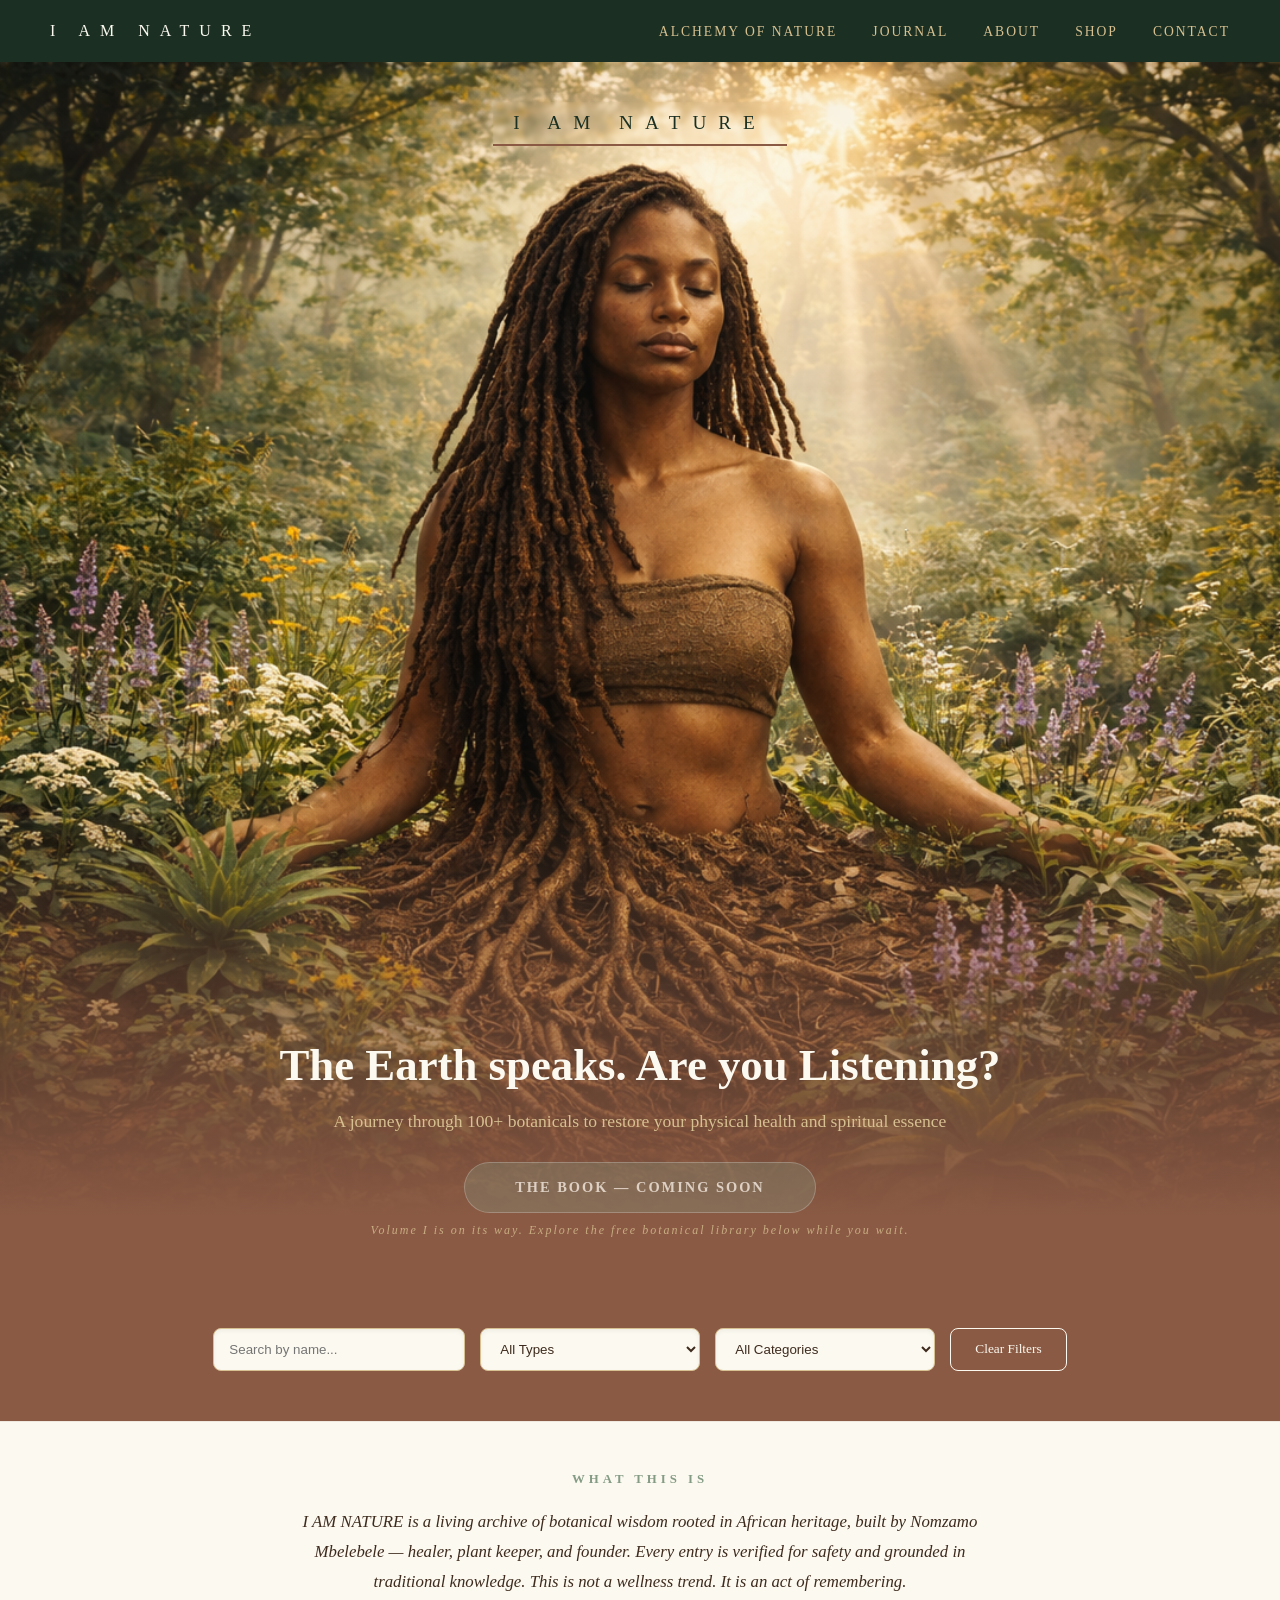
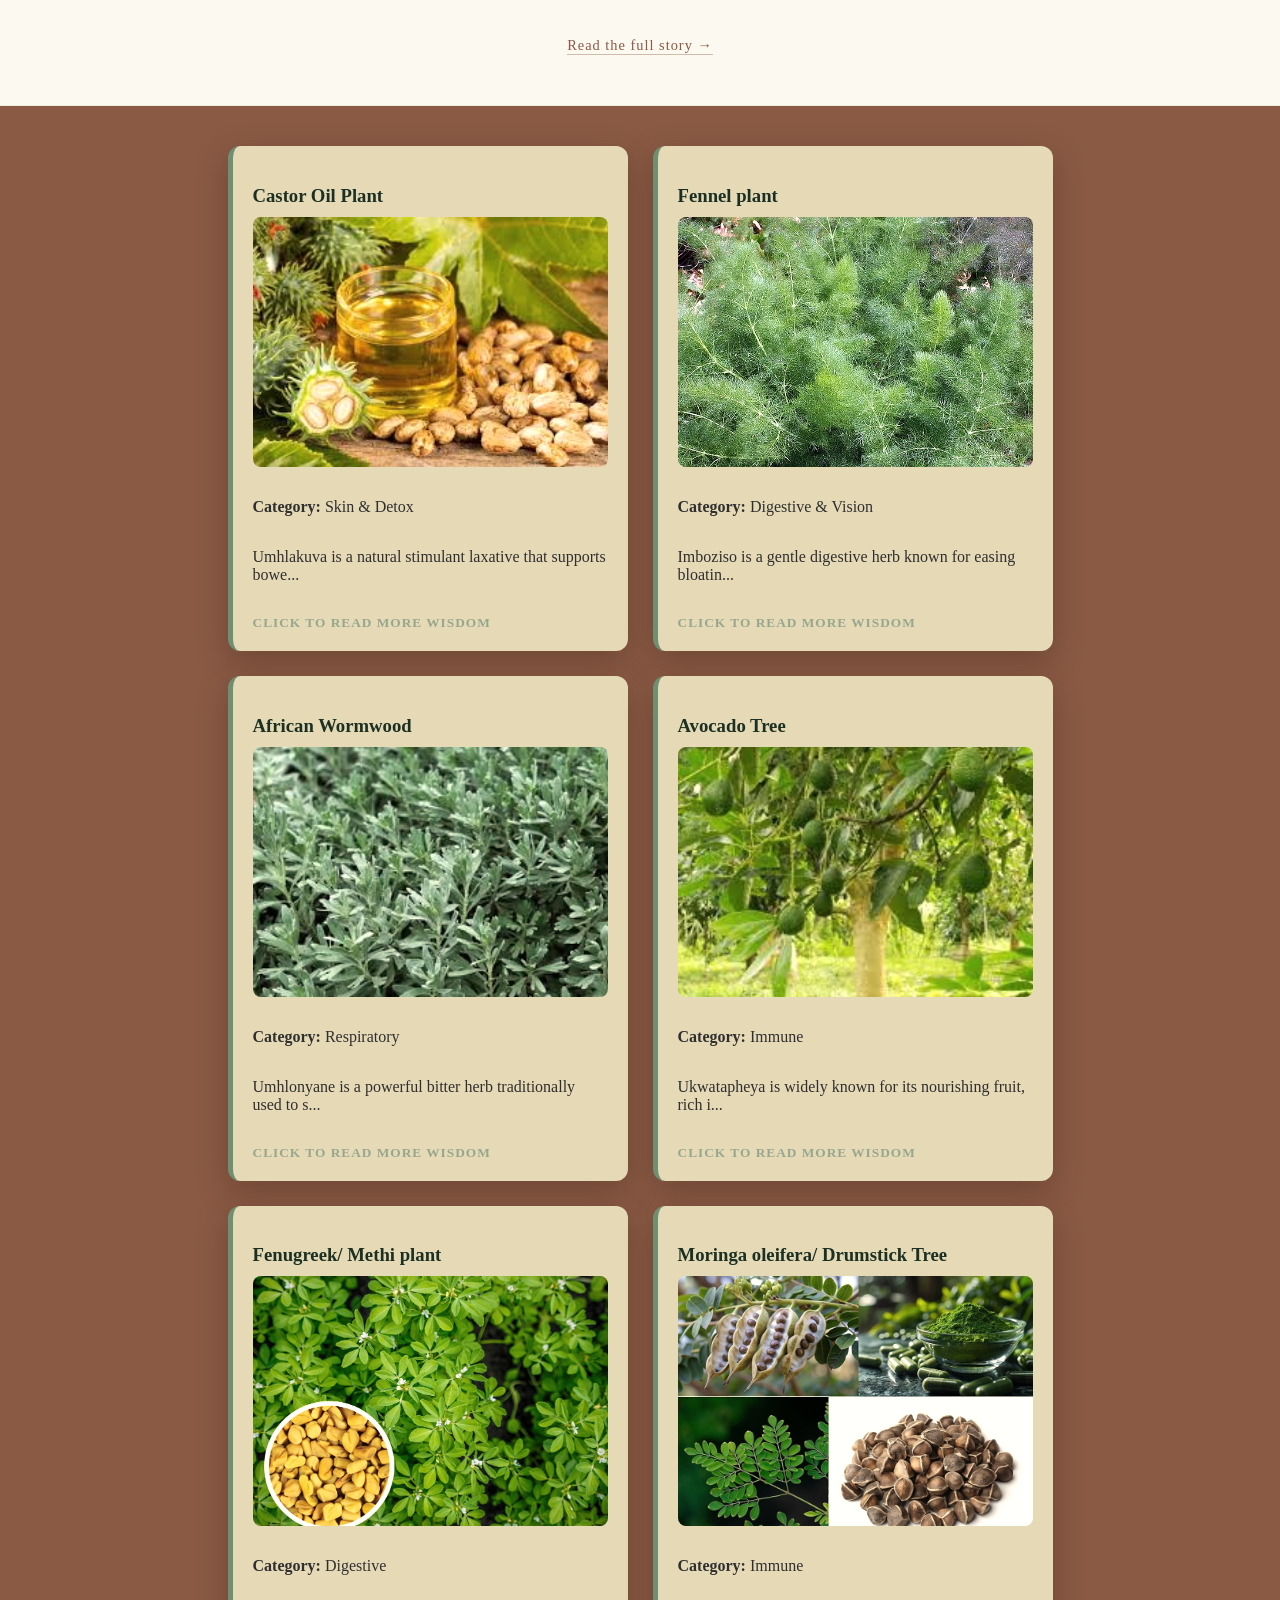
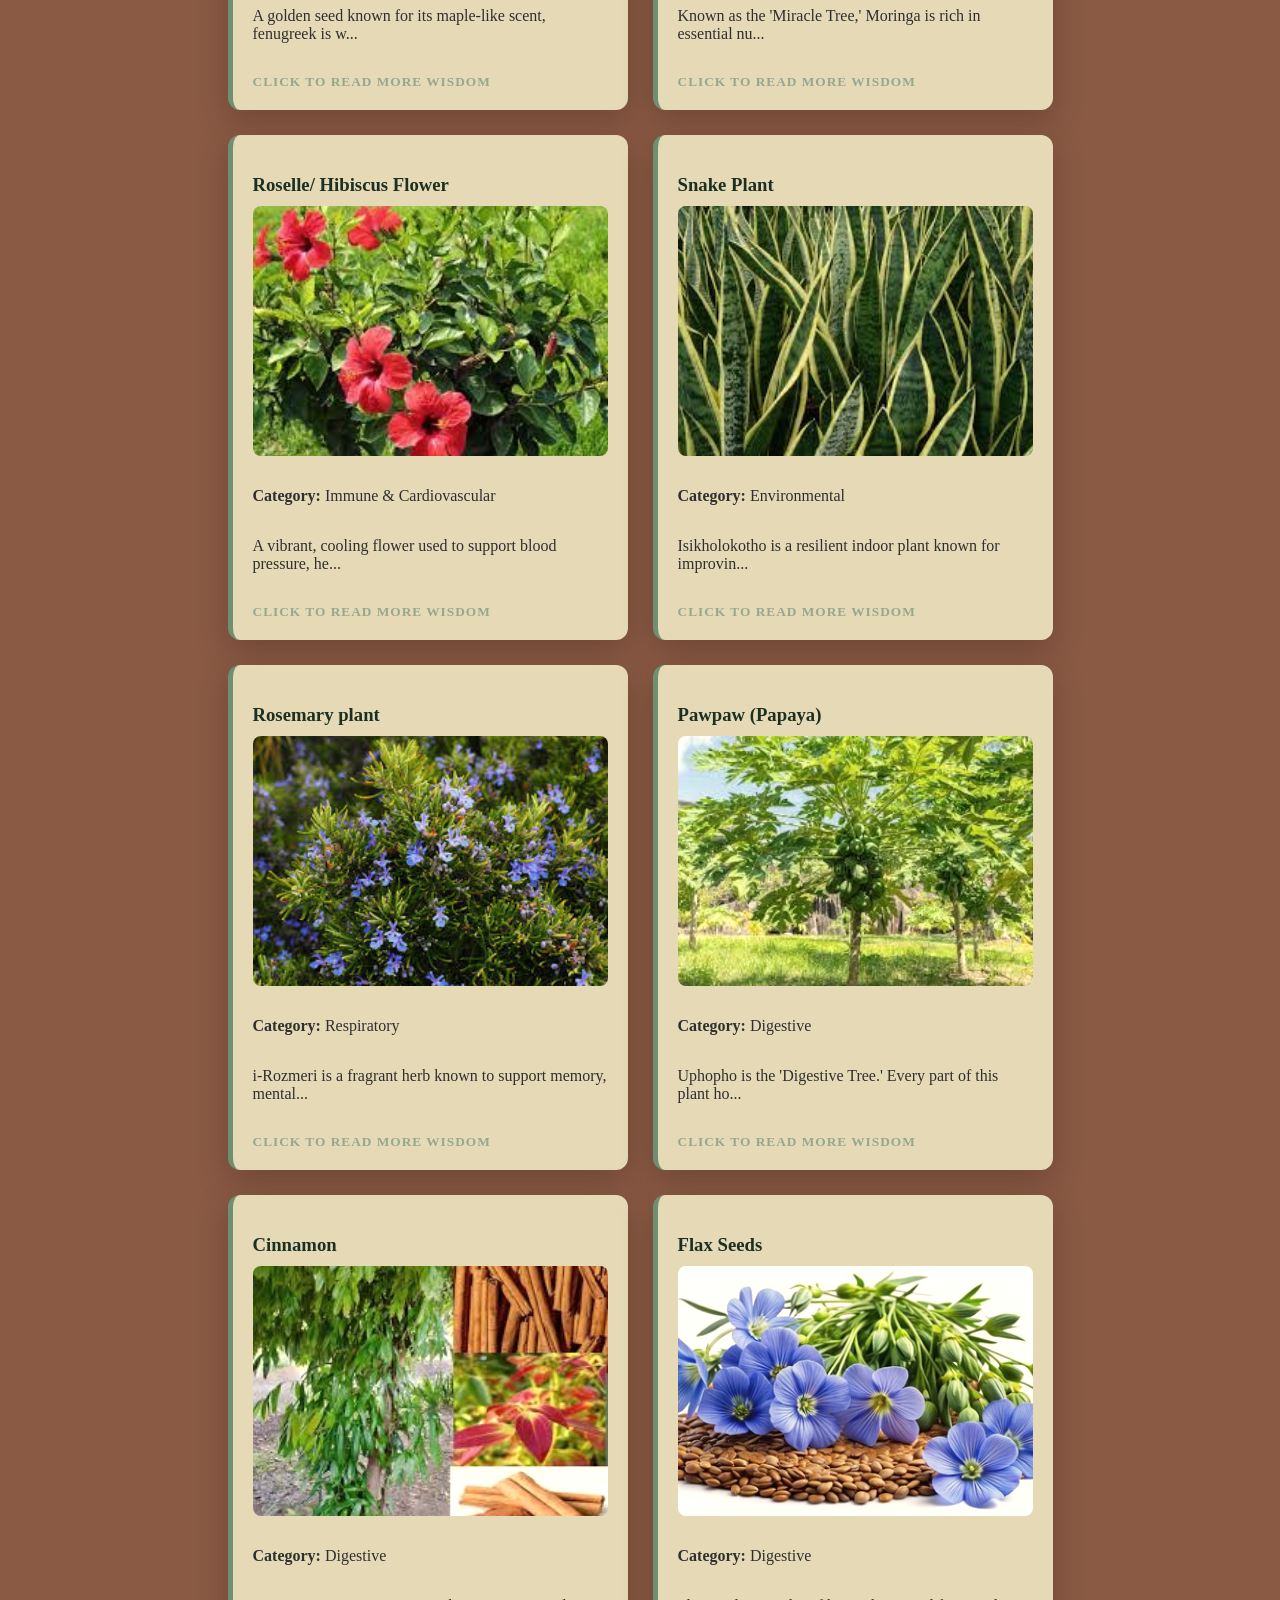
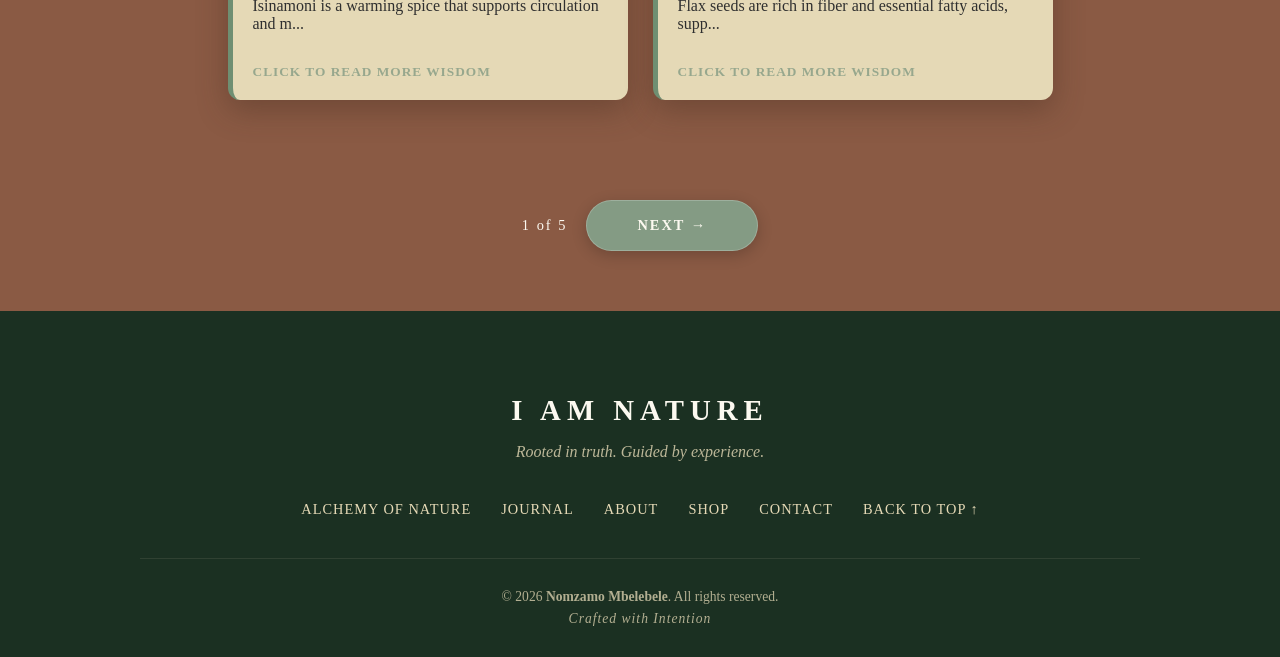
==== index.html @ d9ac4f6a "Updated .html files with links to the shop page" ====
<!doctype html>
<html lang="en">
  <head>
    <meta charset="UTF-8" />
    <title>I AM NATURE</title>
    <meta name="viewport" content="width=device-width, initial-scale=1.0" />
    <link
      rel="icon"
      type="image/png"
      sizes="32x32"
      href="images/favicon-32.png"
    />
    <link
      rel="icon"
      type="image/png"
      sizes="16x16"
      href="images/favicon-16.png"
    />
    <link
      rel="stylesheet"
      href="https://fonts.googleapis.com/css2?family=Cormorant+Garamond..."
      rel="stylesheet"
    />
    <link rel="stylesheet" href="styles.css" />
    <style>
      nav {
        background-color: #1b3022;
        display: flex;
        justify-content: space-between;
        align-items: center;
        padding: 22px 50px;
        position: sticky;
        top: 0;
        z-index: 100;
      }
      .nav-logo {
        font-family: "Cormorant Garamond", Georgia, serif;
        font-size: 1rem;
        font-weight: 400;
        letter-spacing: 10px;
        text-transform: uppercase;
        color: #fcf9f0;
        text-decoration: none;
      }
      .nav-links {
        display: flex;
        gap: 35px;
        list-style: none;
        margin: 0;
        padding: 0;
      }
      .nav-links a {
        color: #d7c091;
        text-decoration: none;
        font-family: "EB Garamond", Georgia, serif;
        font-size: 0.85rem;
        letter-spacing: 2px;
        text-transform: uppercase;
        transition: color 0.3s ease;
      }
      .nav-links a:hover {
        color: #fcf9f0;
      }
      .coming-soon-btn {
        display: inline-block;
        padding: 16px 50px;
        background-color: rgba(132, 155, 132, 0.4);
        color: #fcf9f0;
        text-decoration: none;
        border-radius: 50px;
        font-weight: bold;
        font-size: 0.9rem;
        letter-spacing: 2px;
        text-transform: uppercase;
        border: 1px solid rgba(255, 255, 255, 0.3);
        cursor: default;
        font-family: Georgia, serif;
        opacity: 0.75;
      }
      .coming-soon-sub {
        display: block;
        color: #d7c091;
        font-size: 0.75rem;
        letter-spacing: 2px;
        margin-top: 10px;
        font-style: italic;
        opacity: 0.8;
      }
      @media (max-width: 600px) {
        nav {
          padding: 16px 20px;
        }
        .nav-links {
          gap: 16px;
        }
        .nav-links a {
          font-size: 0.75rem;
        }
      }

      /* ── HAMBURGER NAV ── */
      .hamburger {
        display: none;
        flex-direction: column;
        gap: 5px;
        cursor: pointer;
        background: none;
        border: none;
        padding: 4px;
        z-index: 200;
      }
      .hamburger span {
        display: block;
        width: 24px;
        height: 2px;
        background-color: #d7c091;
        border-radius: 2px;
        transition: all 0.3s ease;
      }
      .hamburger.open span:nth-child(1) {
        transform: translateY(7px) rotate(45deg);
      }
      .hamburger.open span:nth-child(2) {
        opacity: 0;
      }
      .hamburger.open span:nth-child(3) {
        transform: translateY(-7px) rotate(-45deg);
      }
      @media (max-width: 700px) {
        nav {
          padding: 16px 20px !important;
          position: relative;
        }
        .hamburger {
          display: flex;
        }
        .nav-links {
          display: none !important;
          position: absolute;
          top: 100%;
          left: 0;
          right: 0;
          background-color: #1b3022;
          flex-direction: column !important;
          gap: 0 !important;
          padding: 0;
          border-top: 1px solid rgba(215, 192, 145, 0.15);
          z-index: 150;
          box-shadow: 0 8px 24px rgba(0, 0, 0, 0.3);
        }
        .nav-links.open {
          display: flex !important;
        }
        .nav-links li {
          border-bottom: 1px solid rgba(215, 192, 145, 0.08);
        }
        .nav-links a {
          display: block;
          padding: 16px 24px !important;
          font-size: 0.85rem !important;
          letter-spacing: 2px !important;
        }
      }
    </style>
  </head>
  <body>
    <nav>
      <a href="index.html" class="nav-logo">I AM NATURE</a>
      <ul class="nav-links">
        <li><a href="alchemy.html">Alchemy of Nature</a></li>
        <li><a href="journal.html">Journal</a></li>
        <li><a href="about.html">About</a></li>
        <li><a href="shop.html">Shop</a></li>
        <li><a href="contact.html">Contact</a></li>
      </ul>
      <button class="hamburger" aria-label="Menu">
        <span></span><span></span><span></span>
      </button>
    </nav>

    <header class="hero">
      <section class="hero-section">
        <div class="hero-logo">I AM NATURE</div>
        <div class="hero-text-wrapper">
          <h1>The Earth speaks. Are you Listening?</h1>
          <p>
            A journey through 100+ botanicals to restore your physical health
            and spiritual essence
          </p>
          <span class="coming-soon-btn">The Book — Coming Soon</span>
          <span class="coming-soon-sub"
            >Volume I is on its way. Explore the free botanical library below
            while you wait.</span
          >
        </div>
      </section>
    </header>

    <section class="controls">
      <input type="text" id="searchInput" placeholder="Search by name..." />

      <select id="typeFilter">
        <option value="All">All Types</option>
        <option value="Trees">Trees</option>
        <option value="Herbs">Herbs</option>
        <option value="Plants/Flowers">Plants/Flowers</option>
        <option value="Seeds">Seeds</option>
      </select>

      <select id="categoryFilter">
        <option value="All">All Categories</option>
        <option value="Respiratory">Respiratory</option>
        <option value="Digestive">Digestive</option>
        <option value="Immune">Immune</option>
        <option value="Skin">Skin</option>
        <option value="Spiritual">Spiritual</option>
        <option value="Environmental">Environmental</option>
      </select>

      <button id="resetBtn">Clear Filters</button>
    </section>

    <section class="origin-story" id="originStory">
      <div class="story-content">
        <span class="story-label">What this is</span>
        <p>
          I AM NATURE is a living archive of botanical wisdom rooted in African
          heritage, built by Nomzamo Mbelebele — healer, plant keeper, and
          founder. Every entry is verified for safety and grounded in
          traditional knowledge. This is not a wellness trend. It is an act of
          remembering.
        </p>
        <a href="about.html" class="story-read-more">Read the full story →</a>
      </div>
    </section>

    <section id="plants">
      <div id="plantContainer"></div>

      <div id="paginationControls" style="text-align: center; padding: 60px 0">
        <button
          id="prevBtn"
          class="cta-button"
          style="display: none; margin-right: 15px"
        >
          ← Previous
        </button>
        <span
          id="pageIndicator"
          style="
            color: #fcf9f0;
            font-family: Georgia, serif;
            font-size: 0.9rem;
            letter-spacing: 2px;
            vertical-align: middle;
          "
        ></span>
        <button
          id="nextBtn"
          class="cta-button"
          style="display: none; margin-left: 15px"
        >
          Next →
        </button>
      </div>
    </section>

    <div id="plantModal" class="modal">
      <div class="modal-content">
        <span class="close-button">&times;</span>
        <div id="modalDetails"></div>
      </div>
    </div>

    <footer>
      <div class="footer-container">
        <div class="footer-top">
          <h2 class="footer-logo">I AM NATURE</h2>
          <p class="footer-tagline">Rooted in truth. Guided by experience.</p>
        </div>

        <div class="footer-links">
          <a href="alchemy.html">Alchemy of Nature</a>
          <a href="journal.html">Journal</a>
          <a href="about.html">About</a>
          <a href="shop.html">Shop</a>
          <a href="contact.html">Contact</a>
          <a href="#" class="back-to-top">Back to Top ↑</a>
        </div>

        <hr class="footer-divider" />

        <div class="footer-bottom">
          <p>© 2026 <strong>Nomzamo Mbelebele</strong>. All rights reserved.</p>
          <p class="crafted-text">Crafted with Intention</p>
        </div>
      </div>
    </footer>

    <script src="data.js"></script>
    <script src="script.js"></script>

    <script>
      (function () {
        var btn = document.querySelector(".hamburger");
        var menu = document.querySelector(".nav-links");
        if (btn && menu) {
          btn.addEventListener("click", function () {
            btn.classList.toggle("open");
            menu.classList.toggle("open");
          });
          document.addEventListener("click", function (e) {
            if (!btn.contains(e.target) && !menu.contains(e.target)) {
              btn.classList.remove("open");
              menu.classList.remove("open");
            }
          });
        }
      })();
    </script>
  </body>
</html>
---- styles.css ----
:root {
  --ocean-blue: #1f3f4a;
  --sand: #d8ccb8;
  --muted-green: #6f8f72;
  --soft-white: #f6f3ee;
  --clay: #a0785a;
}

body {
  margin: 0;
  font-family: Georgia, serif;
  background: #a0785a 95%;
  color: #2b2b2b;
}

/* HERO LOGO */
.hero-logo {
  position: absolute;
  top: 40px;
  font-family: "Georgia", serif;
  font-size: 1.2rem;
  font-weight: 400;
  color: #1b3022;
  letter-spacing: 12px;
  text-transform: uppercase;
  backdrop-filter: blur(2px);
  padding: 10px 20px;
  text-shadow: 0 0 10px rgba(255, 255, 255, 0.3);
  border-bottom: 2px solid #8a5a44;
  animation: fadeInHero 1.5s ease-out;
  z-index: 10;
}

.hero-section {
  position: relative;
  width: 100%;
  min-height: 130vh;
  background:
    linear-gradient(to bottom, rgba(138, 90, 68, 0) 60%, #8a5a44 95%),
    url("images/Hero2.png");
  background-size: cover;
  background-position: top center;
  background-repeat: no-repeat;
  background-color: #8a5a44;
  display: flex;
  flex-direction: column;
  align-items: center;
  justify-content: flex-start;
}

.hero-text-wrapper {
  margin-top: 100vh;
  text-align: center;
  max-width: 800px;
  padding: 40px 20px;
}

.hero-text-wrapper h1 {
  color: #fcf9f0;
  font-size: 2.8rem;
  margin-bottom: 15px;
  line-height: 1.2;
}

.hero-text-wrapper p {
  color: #d7c091;
  font-size: 1.1rem;
  margin-bottom: 30px;
}

@keyframes fadeInHero {
  from {
    opacity: 0;
    transform: scale(1.03);
  }
  to {
    opacity: 1;
    transform: scale(1);
  }
}

/* BUTTON */
.cta-button {
  display: inline-block;
  padding: 16px 50px;
  background-color: #849b84;
  color: #fcf9f0;
  text-decoration: none;
  border-radius: 50px;
  font-weight: bold;
  font-size: 0.9rem;
  letter-spacing: 2px;
  text-transform: uppercase;
  backdrop-filter: blur(5px);
  border: 1px solid rgba(255, 255, 255, 0.2);
  box-shadow: 0 4px 15px rgba(0, 0, 0, 0.2);
  transition: all 0.4s ease;
  cursor: pointer;
  font-family: Georgia, serif;
}

.cta-button:hover {
  background-color: #fcf9f0;
  color: #8a5a44;
  transform: translateY(-3px);
  box-shadow: 0 10px 25px rgba(0, 0, 0, 0.3);
}

/* CONTROLS */
.controls {
  background-color: #8a5a44;
  display: flex;
  justify-content: center;
  gap: 15px;
  padding: 50px 20px;
  flex-wrap: wrap;
}

.controls input,
.controls select {
  padding: 12px 15px;
  border-radius: 8px;
  border: 1px solid #d7c091;
  background-color: #fcf9f0;
  color: #3e2b1e;
  min-width: 220px;
  outline: none;
  box-shadow: inset 0 2px 4px rgba(0, 0, 0, 0.05);
}

.controls button {
  padding: 10px 16px;
  border-radius: 6px;
  border: none;
  background: var(--clay);
  color: #fcf9f0;
  cursor: pointer;
}

.controls button:hover {
  background: #8a5539;
}

#resetBtn {
  background-color: transparent;
  color: #fcf9f0;
  border: 1px solid #fcf9f0;
  border-radius: 8px;
  cursor: pointer;
  font-family: inherit;
  padding: 12px 24px;
  transition: all 0.3s ease;
}

#resetBtn:hover {
  background-color: rgba(255, 255, 255, 0.1);
  color: #d7c091;
}

/* ORIGIN STORY */
.origin-story {
  background-color: #fcf9f0;
  padding: 50px 20px;
  display: flex;
  justify-content: center;
  border-top: 1px solid rgba(138, 90, 68, 0.1);
  border-bottom: 1px solid rgba(138, 90, 68, 0.1);
  /* supports the JS collapse animation */
  transition:
    opacity 0.4s ease,
    max-height 0.5s ease,
    padding 0.4s ease,
    margin 0.4s ease;
}

.story-content {
  max-width: 700px;
  text-align: center;
}

.story-label {
  display: block;
  text-transform: uppercase;
  letter-spacing: 4px;
  color: #849b84;
  font-size: 0.8rem;
  margin-bottom: 20px;
  font-weight: bold;
}

.story-content h2 {
  font-family: "Georgia", serif;
  font-size: 2.5rem;
  color: #1b3022;
  margin-bottom: 30px;
}

.story-content p {
  font-family: "Georgia", serif;
  font-style: italic;
  font-size: 1.05rem;
  line-height: 1.8;
  color: #3e2b1e;
  margin-bottom: 15px;
}

.story-signature {
  font-family: sans-serif;
  text-transform: uppercase;
  letter-spacing: 2px;
  font-size: 0.85rem;
  color: #8a5a44;
  margin-top: 30px;
}

/* "Read the full story" link inside origin story */
.story-read-more {
  display: inline-block;
  margin-top: 25px;
  color: #8a5a44;
  font-family: "Georgia", serif;
  font-size: 0.9rem;
  letter-spacing: 1px;
  text-decoration: none;
  border-bottom: 1px solid rgba(138, 90, 68, 0.4);
  transition: all 0.3s ease;
}

.story-read-more:hover {
  color: #849b84;
  border-color: #849b84;
  letter-spacing: 2px;
}

/* PLANT GRID */
#plantContainer {
  display: grid;
  grid-template-columns: repeat(auto-fit, minmax(280px, 400px));
  gap: 25px;
  padding: 40px;
  justify-content: center;
  background: #8a5a44;
}

/* PAGINATION controls area */
#paginationControls {
  background: #8a5a44;
  padding: 30px 20px 60px;
}

/* PLANT CARD */
.plant-card {
  background: #e5d9b6;
  color: #2f2f2f;
  padding: 20px;
  border-radius: 12px;
  box-shadow: 0 10px 30px rgba(71, 45, 33, 0.4);
  border-left: 5px solid var(--muted-green);
  display: flex;
  flex-direction: column;
  transition: transform 0.2s ease;
  overflow: hidden;
}

.plant-card small {
  font-weight: bold;
  text-transform: uppercase;
  letter-spacing: 1px;
  margin-top: 15px;
  display: block;
  opacity: 0.8;
  transition: color 0.3s ease;
  color: rgba(62, 43, 30, 0.6);
}

.plant-card:hover small {
  opacity: 1;
  text-decoration: underline;
  color: #849b84;
  letter-spacing: 2px;
}

.plant-card:hover {
  transform: translateY(-8px);
  box-shadow: 0 15px 40px rgba(71, 45, 33, 0.5);
}

.plant-card h3 {
  color: #1b3022;
  margin-bottom: 10px;
  font-weight: 700;
}

/* PLANT IMAGE */
.plant-image {
  width: 100%;
  height: 250px;
  object-fit: cover;
  border-radius: 8px;
  margin-bottom: 15px;
  filter: sepia(20%) saturate(110%);
}

/* TIPS */
.tips {
  background: #f2e9dc;
  padding: 10px;
  border-left: 4px solid #6e8b75;
  margin-top: 10px;
  font-style: italic;
}

/* MODAL */
.modal {
  display: none;
  position: fixed;
  z-index: 1000;
  left: 0;
  top: 0;
  width: 100%;
  height: 100%;
  overflow-y: auto;
  padding: 50px 0;
  background-color: rgba(46, 33, 27, 0.8);
  transition: background-color 0.4s ease;
}

@keyframes modalFadeIn {
  from {
    opacity: 0;
    transform: translateY(30px);
  }
  to {
    opacity: 1;
    transform: translateY(0);
  }
}

.modal-content {
  background-color: #fcf9f0;
  color: #1b3022;
  margin: 40px auto;
  padding: 60px 40px 40px 40px;
  width: 90%;
  max-width: 600px;
  position: relative;
  border: 1px solid #d7c091;
  border-radius: 20px;
  box-shadow: 0 20px 60px rgba(50, 30, 20, 0.5);
  text-align: center;
  animation: modalFadeIn 0.4s ease-out forwards;
  will-change: transform, opacity;
}

.close-button {
  position: absolute;
  top: 20px;
  right: 25px;
  font-size: 35px;
  font-weight: bold;
  color: #8a5a44;
  cursor: pointer;
}

.close-button:hover {
  color: #849b84;
  transform: rotate(90deg);
  transition: all 0.3s ease;
}

#modalDetails p {
  text-align: left;
  line-height: 1.8;
  color: #3e2b1e;
}

#modalDetails h2 {
  margin-top: 15px;
  font-size: 2.2rem;
  color: #2d4f56;
}

/* FOOTER */
footer {
  background-color: #1b3022;
  color: #e5d9b6;
  padding: 60px 20px 30px;
  text-align: center;
  font-family: "Georgia", serif;
}

.footer-container {
  max-width: 1000px;
  margin: 0 auto;
}

.footer-logo {
  font-size: 1.8rem;
  letter-spacing: 6px;
  margin-bottom: 10px;
  color: #fcf9f0;
  font-weight: 700;
}

.footer-tagline {
  font-style: italic;
  font-size: 1rem;
  opacity: 0.8;
  margin-bottom: 40px;
}

.footer-links {
  display: flex;
  justify-content: center;
  gap: 30px;
  margin-bottom: 40px;
  flex-wrap: wrap;
}

.footer-links a {
  color: #e5d9b6;
  text-decoration: none;
  font-size: 0.9rem;
  text-transform: uppercase;
  letter-spacing: 1px;
  transition: color 0.3s ease;
}

.footer-links a:hover {
  color: #849b84;
}

.footer-divider {
  border: 0;
  border-top: 1px solid rgba(229, 217, 182, 0.1);
  margin-bottom: 30px;
}

/* ── DOT BUG FIXED: removed the ::after pseudo-element entirely ── */
.footer-bottom {
  display: flex;
  flex-direction: column;
  align-items: center;
  gap: 6px;
}

.footer-bottom p {
  font-size: 0.85rem;
  opacity: 0.75;
  margin: 0;
}

.crafted-text {
  font-style: italic;
  letter-spacing: 1px;
  font-size: 0.85rem;
  opacity: 0.6;
}

@media (max-width: 600px) {
  .footer-links {
    flex-direction: column;
    gap: 14px;
  }
}

/* ZULU NOTE */
.zulu-note {
  display: inline-block;
  font-family: "Georgia", serif;
  font-size: 0.78rem;
  font-style: italic;
  color: #849b84;
  letter-spacing: 0.5px;
  line-height: 1.6;
  margin-top: 4px;
  margin-bottom: 12px;
  padding: 6px 12px;
  background-color: rgba(132, 155, 132, 0.08);
  border-left: 3px solid #849b84;
  border-radius: 0 6px 6px 0;
  text-align: left;
  width: 100%;
  box-sizing: border-box;
}

/* RITUALS SECTION */
.rituals-section {
  margin-top: 30px;
  border-top: 1px solid rgba(138, 90, 68, 0.15);
  padding-top: 25px;
}

.rituals-section-title {
  text-align: center;
  text-transform: uppercase;
  letter-spacing: 3px;
  font-size: 0.75rem;
  font-weight: bold;
  color: #849b84;
  font-family: "Georgia", serif;
  margin-bottom: 20px;
}

.ritual-card {
  background: linear-gradient(135deg, #f6f1e7 0%, #ede4d0 100%);
  border-radius: 12px;
  padding: 18px 20px;
  margin-bottom: 14px;
  border-left: 5px solid #8a5a44;
  box-shadow: 0 3px 12px rgba(71, 45, 33, 0.1);
  text-align: left;
  transition:
    transform 0.2s ease,
    box-shadow 0.2s ease;
}

.ritual-card:hover {
  transform: translateX(4px);
  box-shadow: 0 6px 20px rgba(71, 45, 33, 0.18);
}

.ritual-card:last-child {
  margin-bottom: 0;
}

.ritual-name {
  font-family: "Georgia", serif;
  font-size: 0.85rem;
  font-weight: bold;
  text-transform: uppercase;
  letter-spacing: 1.5px;
  color: #8a5a44;
  margin-bottom: 8px;
}

.ritual-name::before {
  content: "✦ ";
  color: #849b84;
  font-size: 0.7rem;
}

.ritual-method {
  font-family: "Georgia", serif;
  font-size: 0.95rem;
  line-height: 1.75;
  color: #3e2b1e;
  font-style: italic;
  margin: 0;
}

@media (max-width: 600px) {
  .ritual-card {
    padding: 14px 16px;
  }
  .ritual-method {
    font-size: 0.88rem;
  }
  .zulu-note {
    font-size: 0.74rem;
  }
}
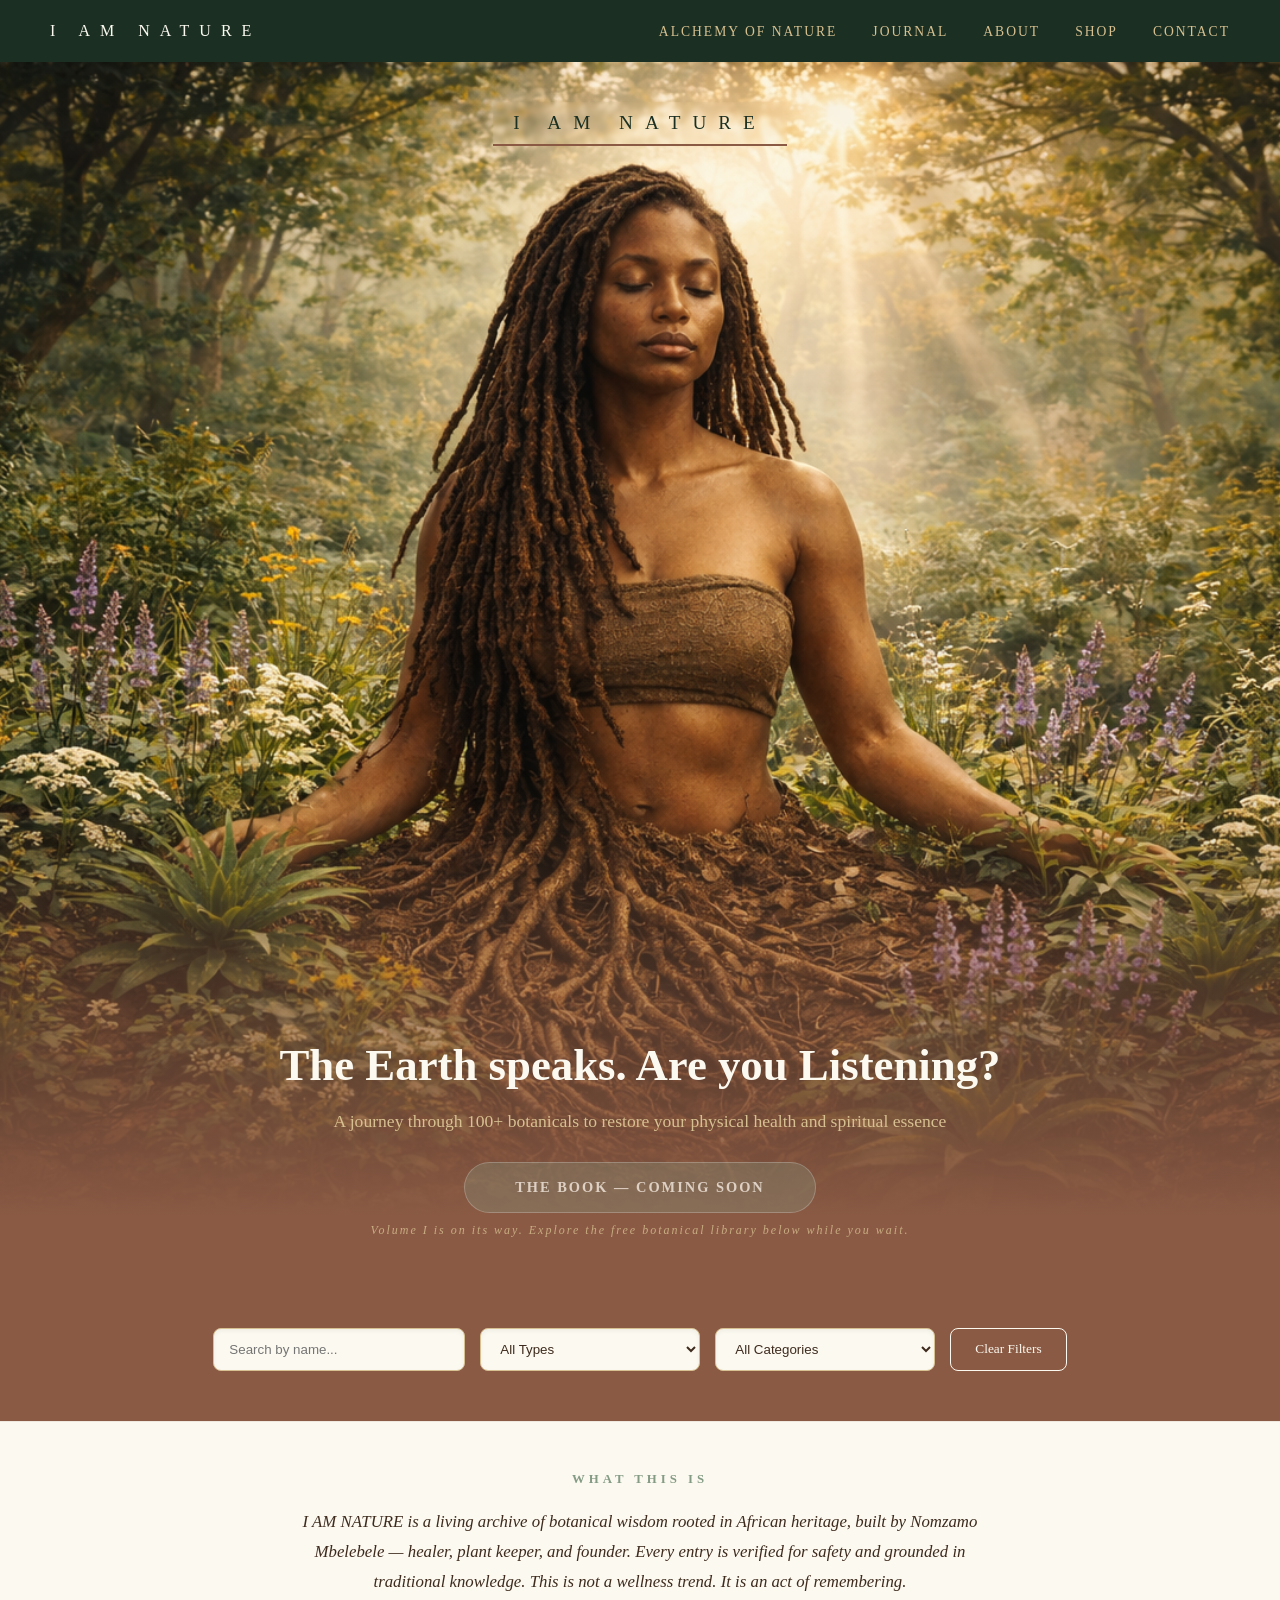
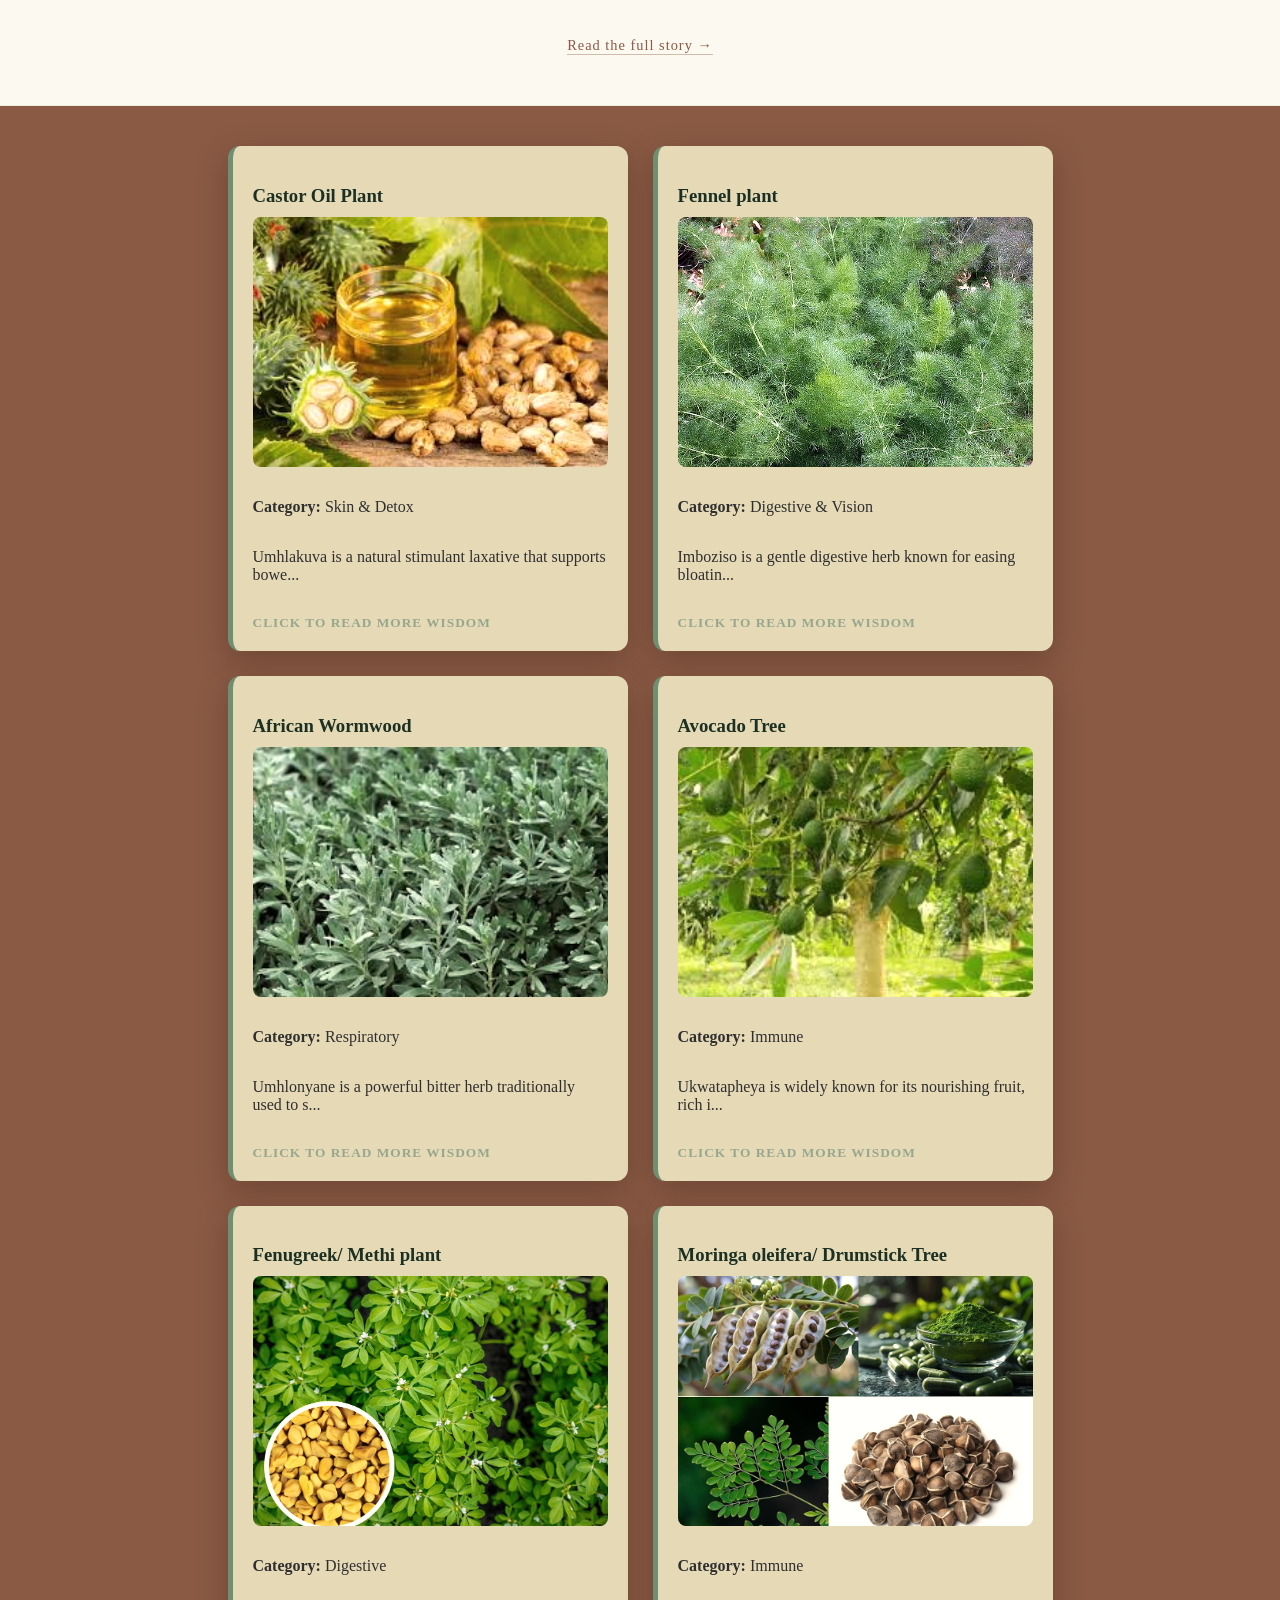
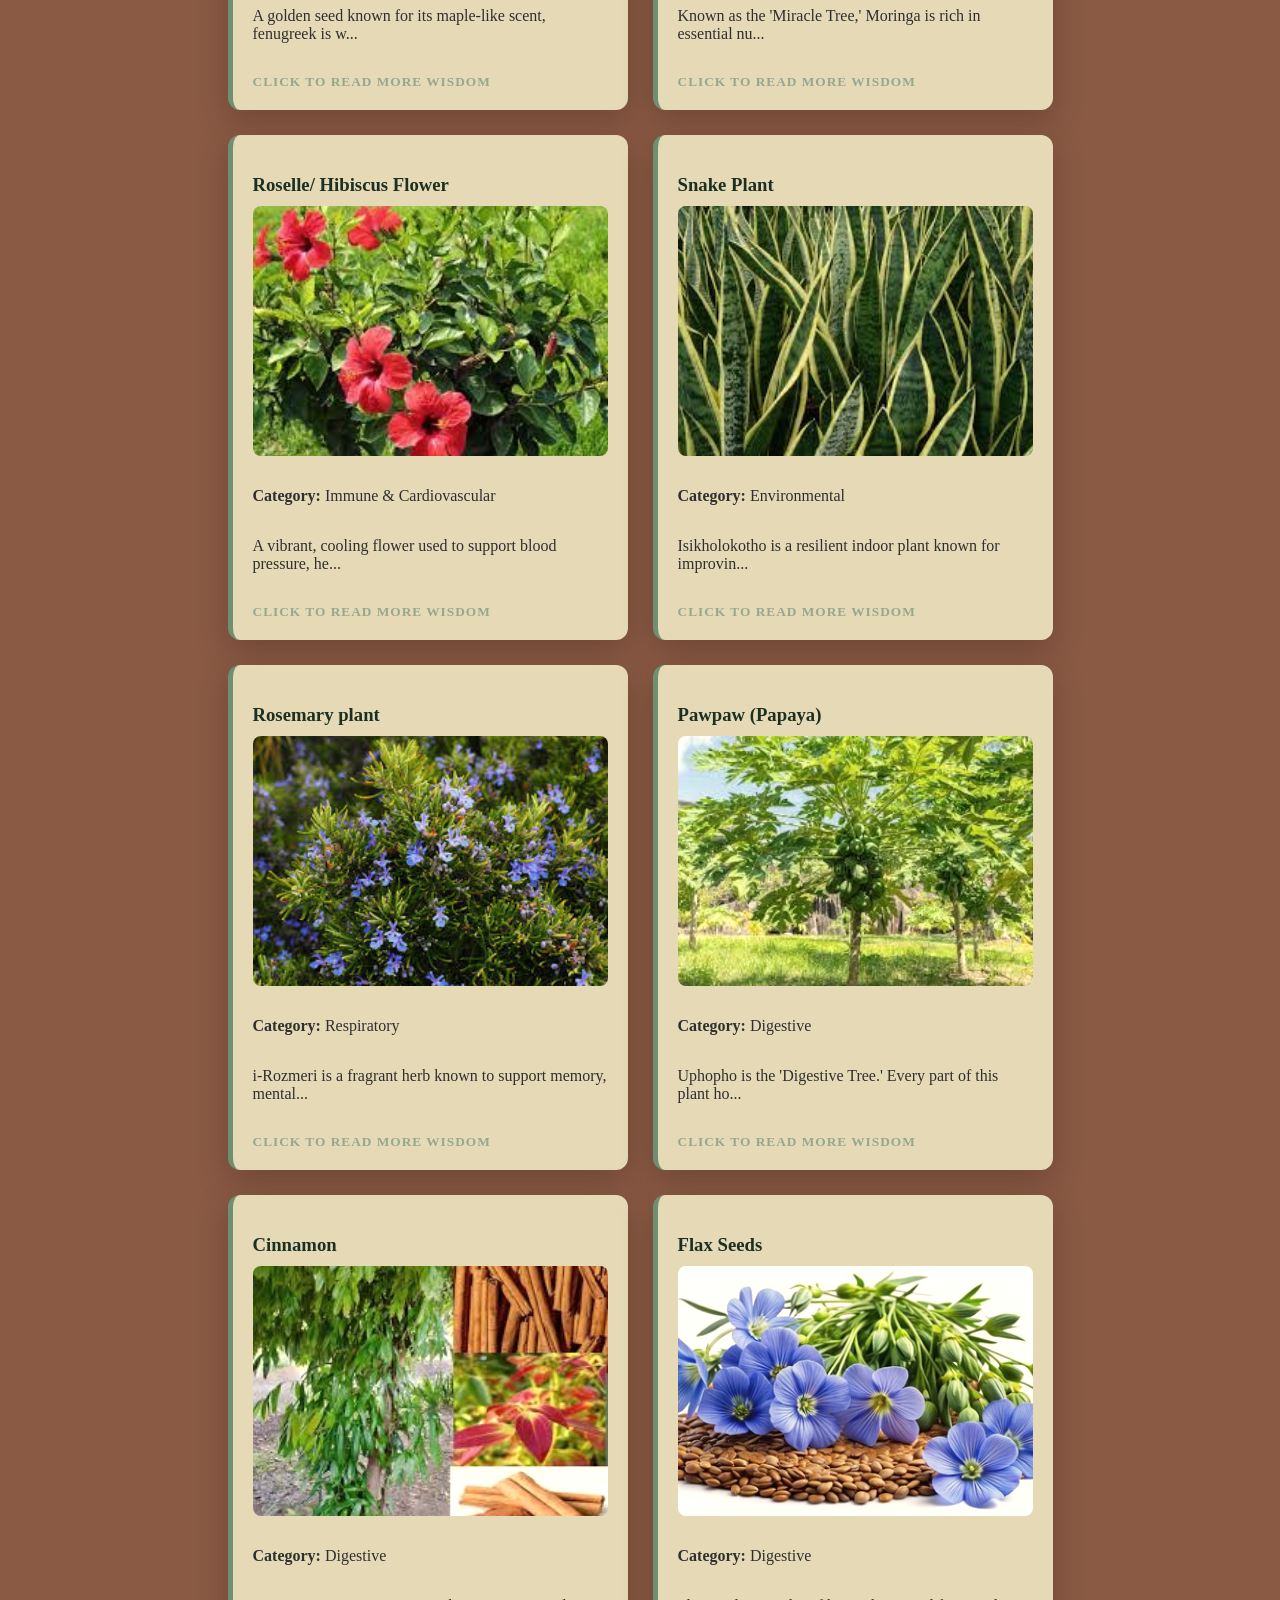
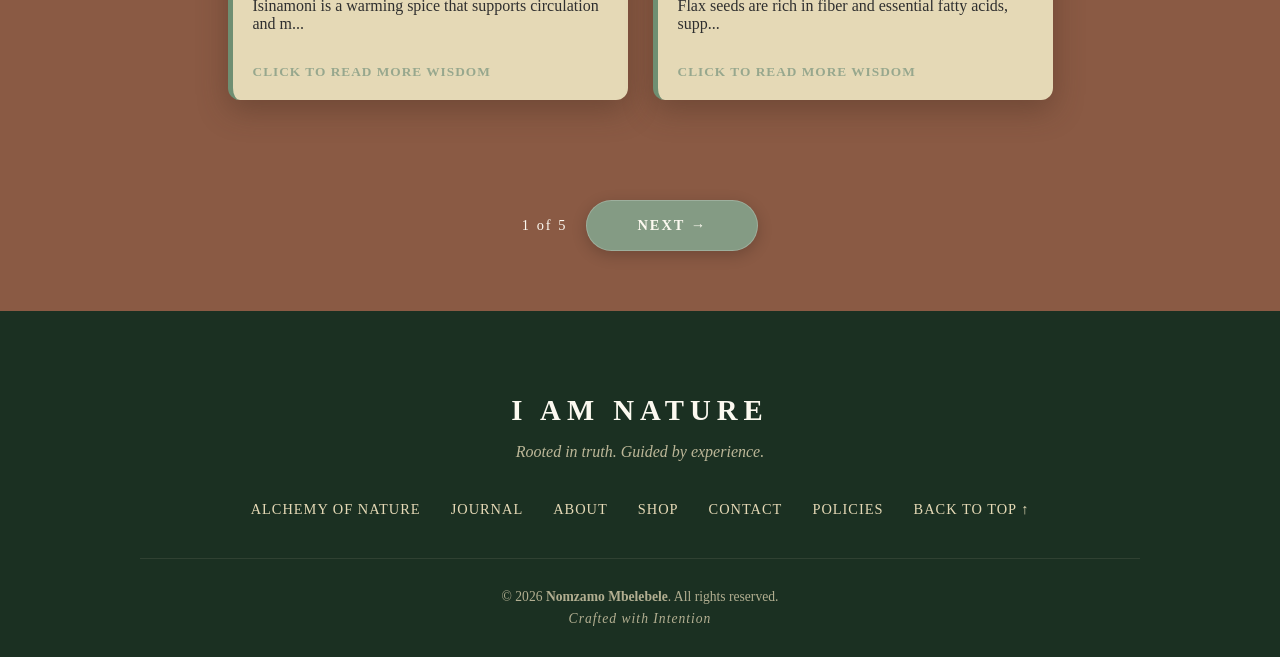
==== commit c3a861e0: "Added 3 new files and updated all html files Added: pilicies.html sw.js offline.html Also added  lin" ====
--- a/index.html
+++ b/index.html
@@ -285,6 +285,7 @@
           <a href="about.html">About</a>
           <a href="shop.html">Shop</a>
           <a href="contact.html">Contact</a>
+          <a href="policies.html">Policies</a>
           <a href="#" class="back-to-top">Back to Top ↑</a>
         </div>
 
@@ -318,5 +319,84 @@
         }
       })();
     </script>
+
+    <!-- Loading bar + Service Worker -->
+    <style>
+      #ian-loader {
+        position: fixed;
+        top: 0;
+        left: 0;
+        width: 0%;
+        height: 3px;
+        background: linear-gradient(90deg, #849b84, #d7c091);
+        z-index: 9999;
+        transition:
+          width 0.25s ease,
+          opacity 0.4s ease;
+        opacity: 0;
+        pointer-events: none;
+      }
+      #ian-loader.active {
+        opacity: 1;
+      }
+    </style>
+    <div id="ian-loader"></div>
+    <script>
+      (function () {
+        var loader = document.getElementById("ian-loader");
+        var timer,
+          width = 0;
+        function startLoader() {
+          if (!loader) return;
+          width = 0;
+          loader.style.width = "0%";
+          loader.classList.add("active");
+          timer = setInterval(function () {
+            if (width < 85) {
+              width += (85 - width) * 0.08;
+              loader.style.width = width + "%";
+            }
+          }, 80);
+        }
+        function finishLoader() {
+          if (!loader) return;
+          clearInterval(timer);
+          loader.style.width = "100%";
+          setTimeout(function () {
+            loader.classList.remove("active");
+            loader.style.width = "0%";
+          }, 400);
+        }
+        var slowTimer = setTimeout(function () {
+          if (document.readyState !== "complete") startLoader();
+        }, 300);
+        window.addEventListener("load", function () {
+          clearTimeout(slowTimer);
+          if (loader && loader.classList.contains("active")) finishLoader();
+        });
+        document.addEventListener("click", function (e) {
+          var a = e.target.closest("a");
+          if (!a) return;
+          var href = a.getAttribute("href");
+          if (!href) return;
+          if (
+            href.startsWith("#") ||
+            href.startsWith("mailto:") ||
+            href.startsWith("tel:") ||
+            href.startsWith("https://") ||
+            href.startsWith("http://")
+          )
+            return;
+          startLoader();
+        });
+        if ("serviceWorker" in navigator) {
+          window.addEventListener("load", function () {
+            navigator.serviceWorker.register("/sw.js").catch(function (err) {
+              console.log("SW registration failed:", err);
+            });
+          });
+        }
+      })();
+    </script>
   </body>
 </html>
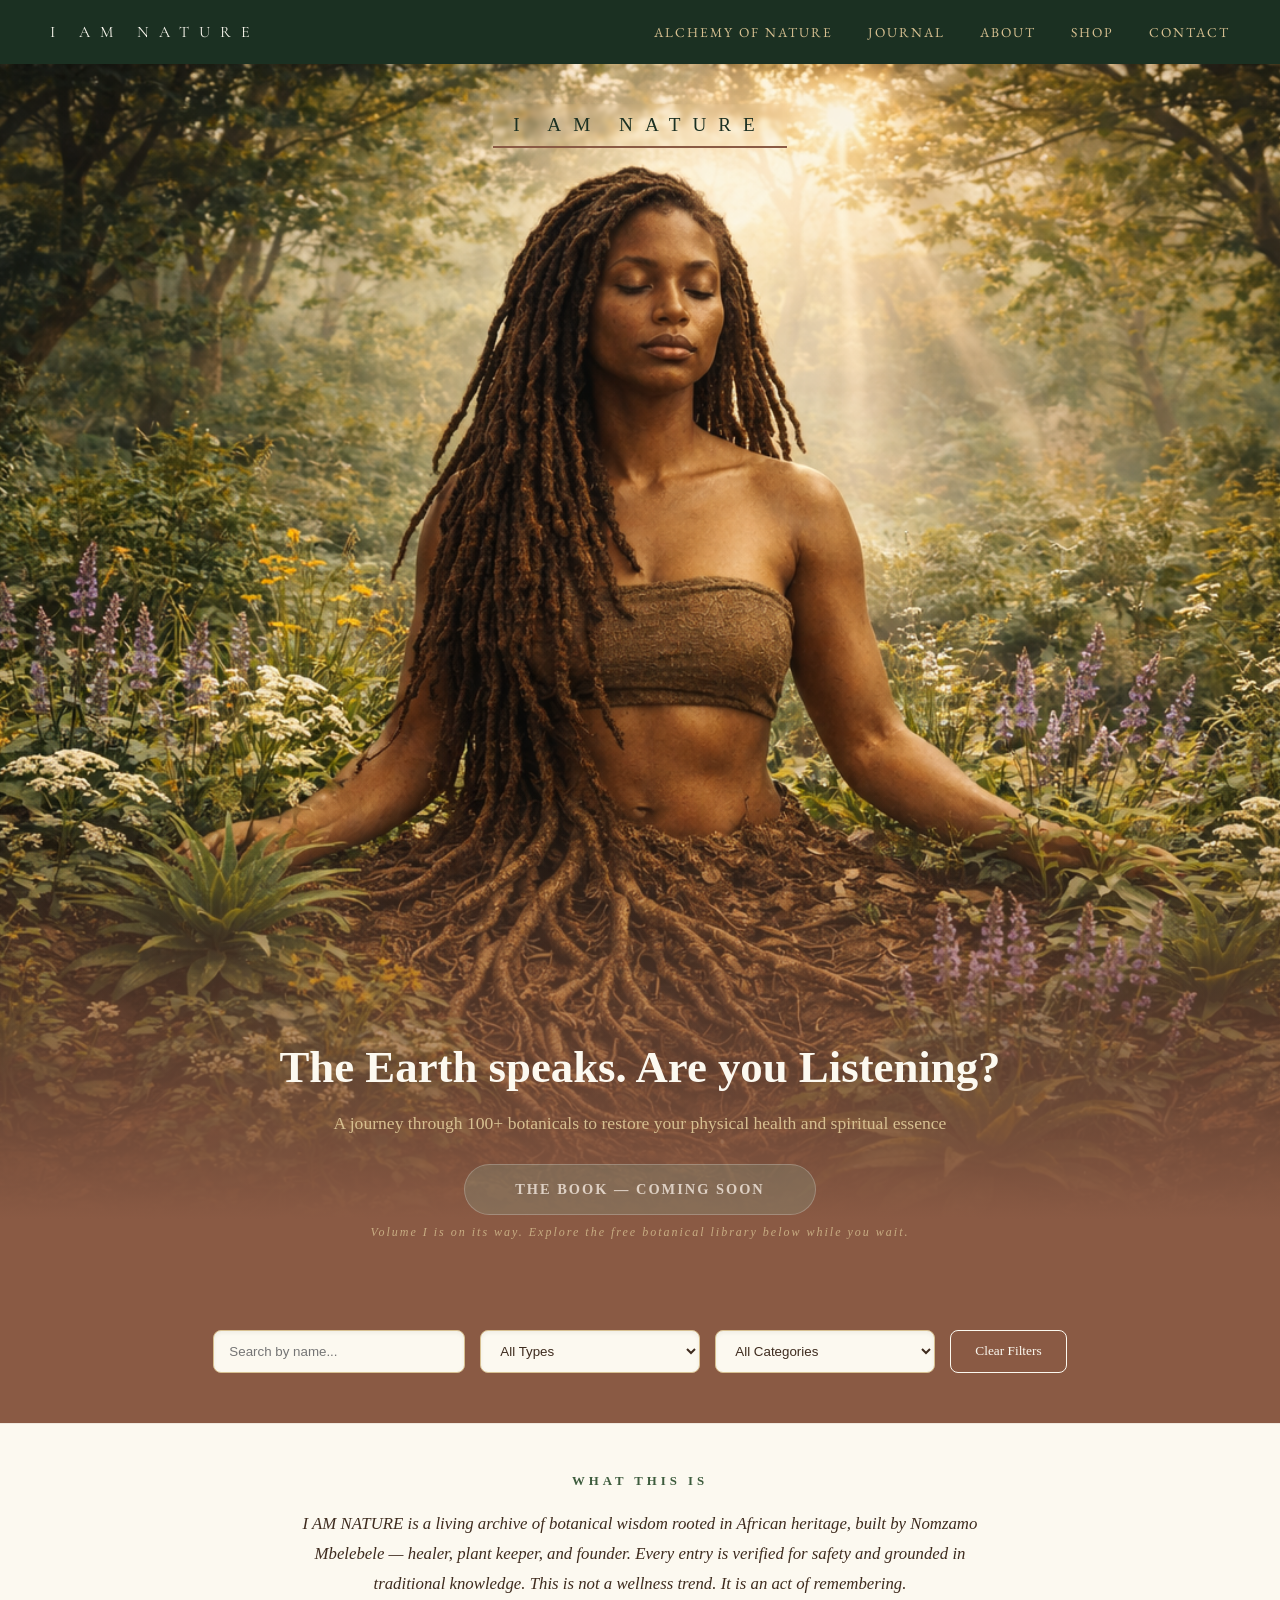
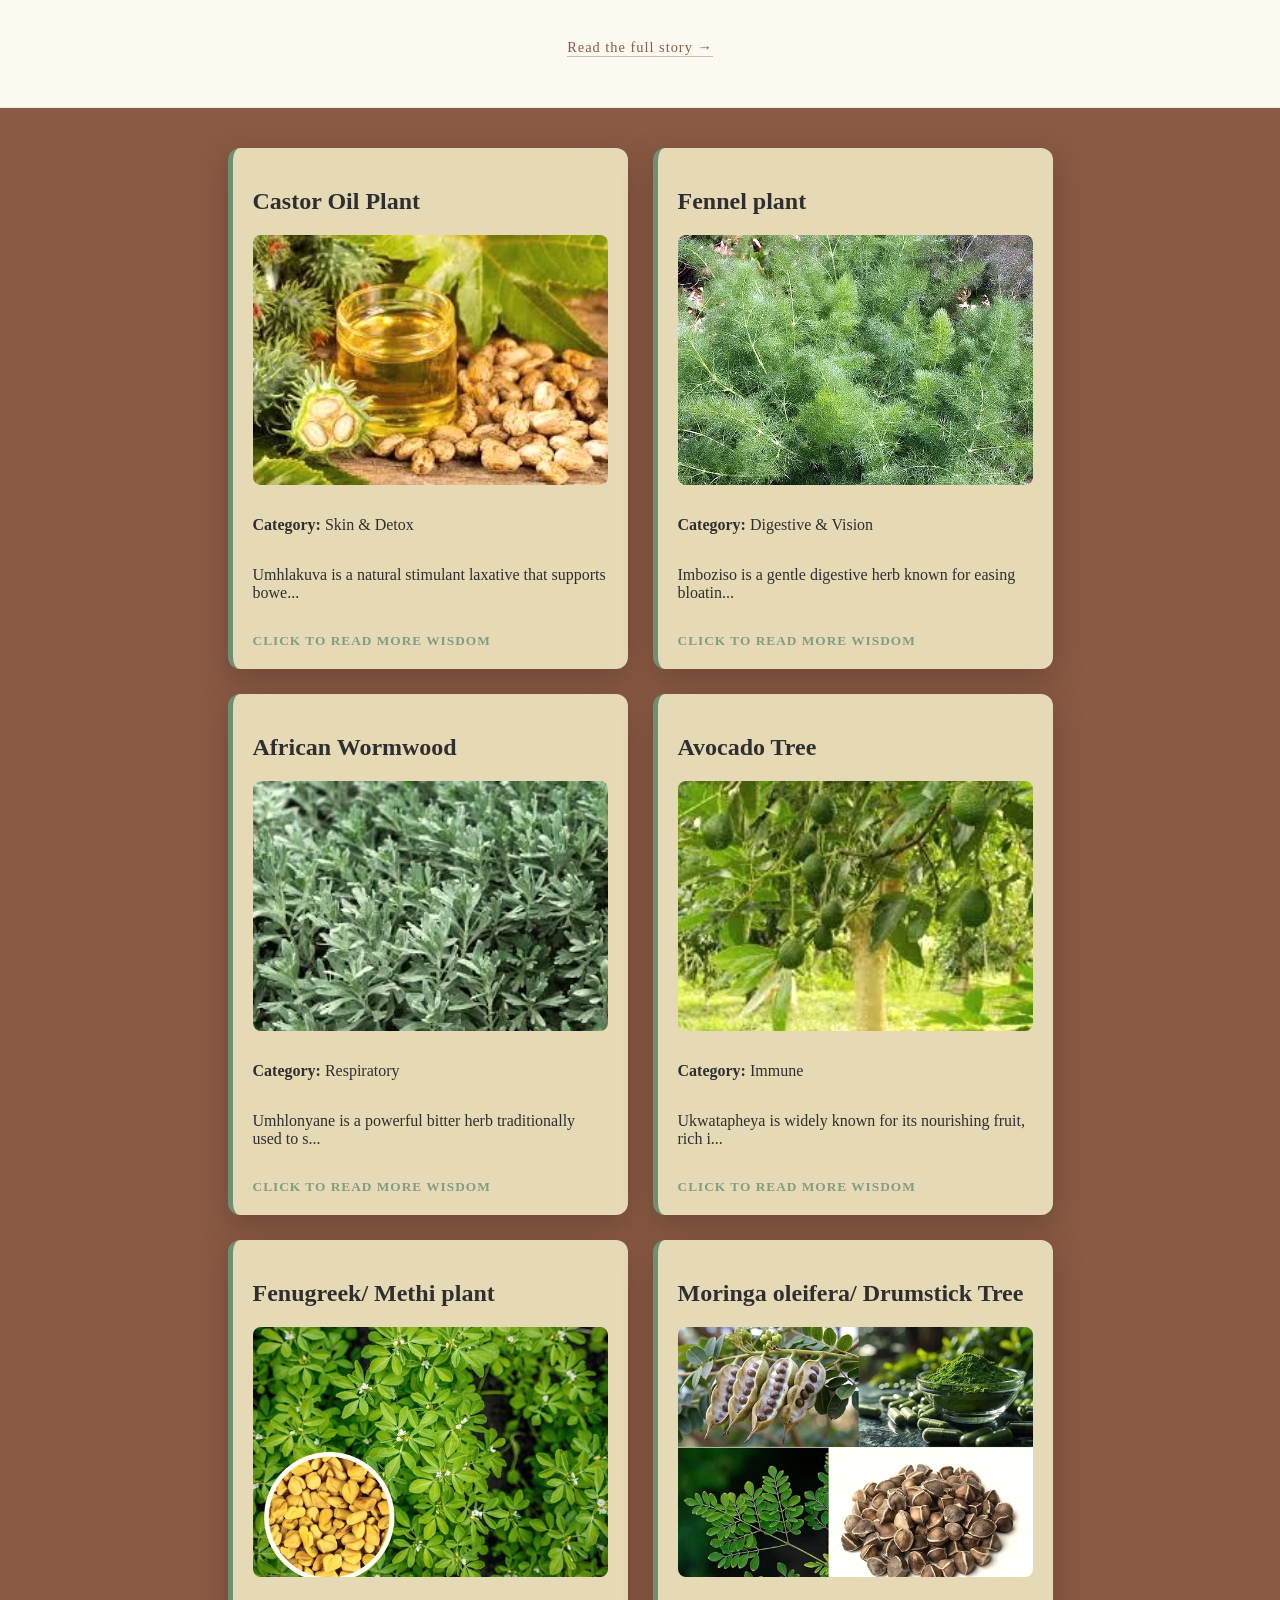
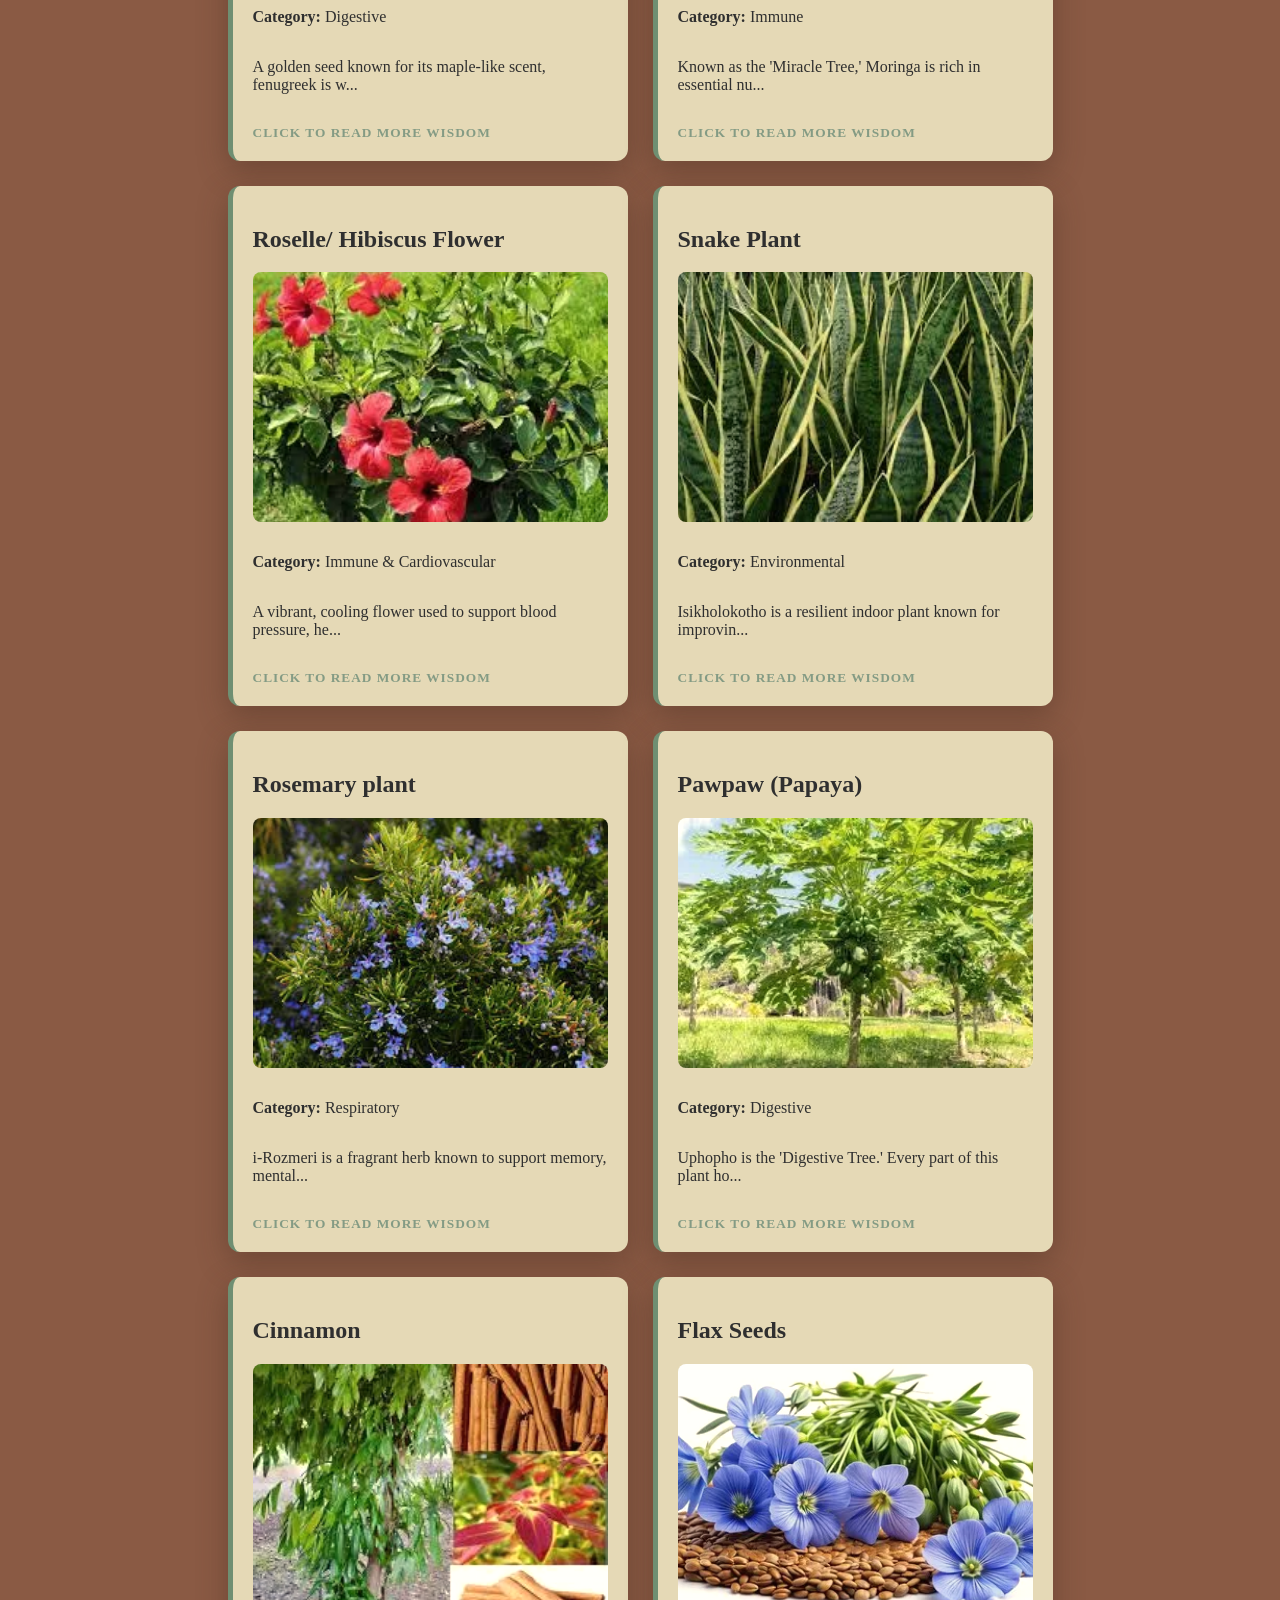
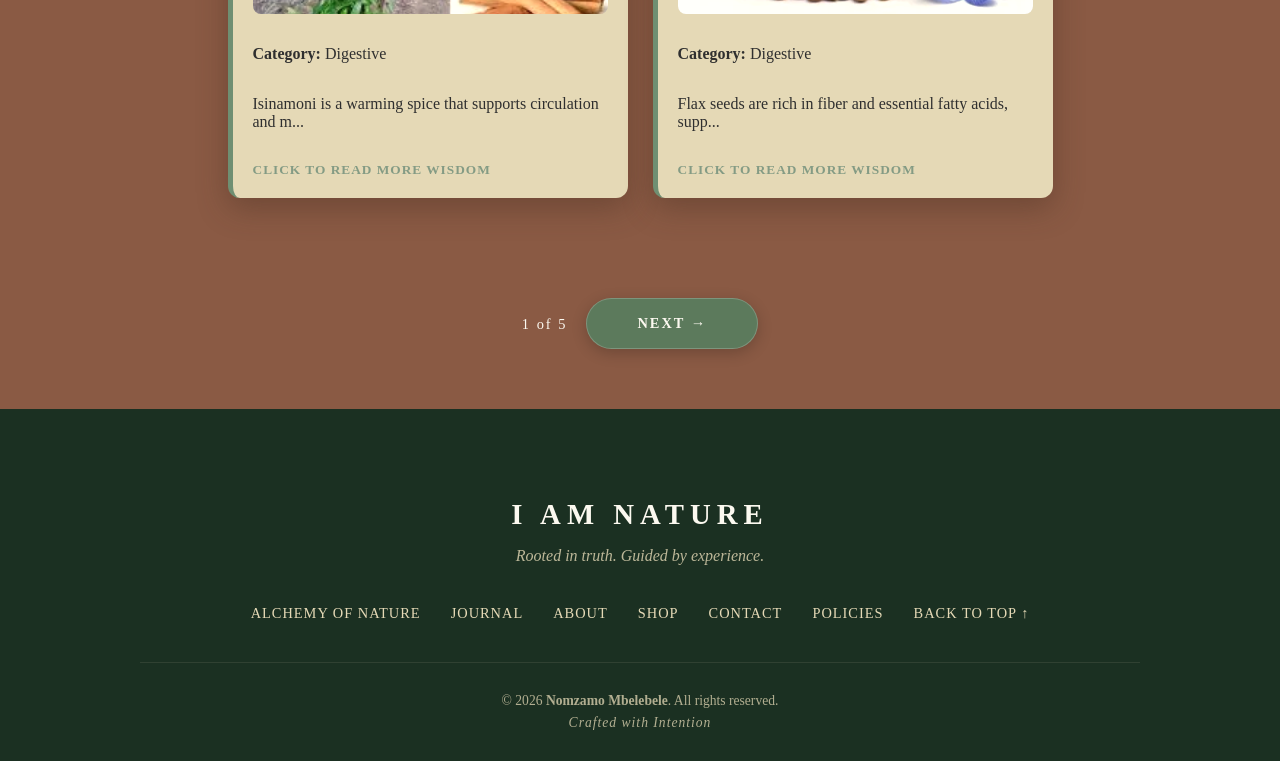
==== commit 5f1571ac: "Updated code to match Google standards Converted all png/jpg image to webp Added convert_images.py f" ====
--- a/index.html
+++ b/index.html
@@ -6,20 +6,28 @@
     <meta name="viewport" content="width=device-width, initial-scale=1.0" />
     <link
       rel="icon"
-      type="image/png"
+      type="image/webp"
       sizes="32x32"
-      href="images/favicon-32.png"
+      href="images/favicon-32.webp"
     />
     <link
       rel="icon"
       type="image/png"
       sizes="16x16"
-      href="images/favicon-16.png"
+      href="images/favicon-16.webp"
     />
+    <link rel="preconnect" href="https://fonts.googleapis.com" />
+    <link rel="preconnect" href="https://fonts.gstatic.com" crossorigin />
     <link
       rel="stylesheet"
-      href="https://fonts.googleapis.com/css2?family=Cormorant+Garamond..."
-      rel="stylesheet"
+      href="https://fonts.googleapis.com/css2?family=Cormorant+Garamond:ital,wght@0,300;0,400;1,300;1,400&family=EB+Garamond:ital,wght@0,400;1,400&display=swap"
+    />
+    <!-- Hero image preload for LCP -->
+    <link
+      rel="preload"
+      as="image"
+      href="images/Hero2.webp"
+      fetchpriority="high"
     />
     <link rel="stylesheet" href="styles.css" />
     <style>
@@ -178,92 +186,103 @@
       </button>
     </nav>
 
-    <header class="hero">
-      <section class="hero-section">
-        <div class="hero-logo">I AM NATURE</div>
-        <div class="hero-text-wrapper">
-          <h1>The Earth speaks. Are you Listening?</h1>
+    <main id="main-content">
+      <header class="hero">
+        <section class="hero-section">
+          <div class="hero-logo">I AM NATURE</div>
+          <div class="hero-text-wrapper">
+            <h1>The Earth speaks. Are you Listening?</h1>
+            <p>
+              A journey through 100+ botanicals to restore your physical health
+              and spiritual essence
+            </p>
+            <span class="coming-soon-btn">The Book — Coming Soon</span>
+            <span class="coming-soon-sub"
+              >Volume I is on its way. Explore the free botanical library below
+              while you wait.</span
+            >
+          </div>
+        </section>
+      </header>
+
+      <section class="controls">
+        <input
+          type="text"
+          id="searchInput"
+          placeholder="Search by name..."
+          aria-label="Search plants by name"
+        />
+
+        <select id="typeFilter" aria-label="Filter by plant type">
+          <option value="All">All Types</option>
+          <option value="Trees">Trees</option>
+          <option value="Herbs">Herbs</option>
+          <option value="Plants/Flowers">Plants/Flowers</option>
+          <option value="Seeds">Seeds</option>
+        </select>
+
+        <select id="categoryFilter" aria-label="Filter by category">
+          <option value="All">All Categories</option>
+          <option value="Respiratory">Respiratory</option>
+          <option value="Digestive">Digestive</option>
+          <option value="Immune">Immune</option>
+          <option value="Skin">Skin</option>
+          <option value="Spiritual">Spiritual</option>
+          <option value="Environmental">Environmental</option>
+        </select>
+
+        <button id="resetBtn">Clear Filters</button>
+      </section>
+
+      <section class="origin-story" id="originStory">
+        <div class="story-content">
+          <span class="story-label">What this is</span>
           <p>
-            A journey through 100+ botanicals to restore your physical health
-            and spiritual essence
+            I AM NATURE is a living archive of botanical wisdom rooted in
+            African heritage, built by Nomzamo Mbelebele — healer, plant keeper,
+            and founder. Every entry is verified for safety and grounded in
+            traditional knowledge. This is not a wellness trend. It is an act of
+            remembering.
           </p>
-          <span class="coming-soon-btn">The Book — Coming Soon</span>
-          <span class="coming-soon-sub"
-            >Volume I is on its way. Explore the free botanical library below
-            while you wait.</span
-          >
+          <a href="about.html" class="story-read-more">Read the full story →</a>
         </div>
       </section>
-    </header>
-
-    <section class="controls">
-      <input type="text" id="searchInput" placeholder="Search by name..." />
-
-      <select id="typeFilter">
-        <option value="All">All Types</option>
-        <option value="Trees">Trees</option>
-        <option value="Herbs">Herbs</option>
-        <option value="Plants/Flowers">Plants/Flowers</option>
-        <option value="Seeds">Seeds</option>
-      </select>
-
-      <select id="categoryFilter">
-        <option value="All">All Categories</option>
-        <option value="Respiratory">Respiratory</option>
-        <option value="Digestive">Digestive</option>
-        <option value="Immune">Immune</option>
-        <option value="Skin">Skin</option>
-        <option value="Spiritual">Spiritual</option>
-        <option value="Environmental">Environmental</option>
-      </select>
-
-      <button id="resetBtn">Clear Filters</button>
-    </section>
-
-    <section class="origin-story" id="originStory">
-      <div class="story-content">
-        <span class="story-label">What this is</span>
-        <p>
-          I AM NATURE is a living archive of botanical wisdom rooted in African
-          heritage, built by Nomzamo Mbelebele — healer, plant keeper, and
-          founder. Every entry is verified for safety and grounded in
-          traditional knowledge. This is not a wellness trend. It is an act of
-          remembering.
-        </p>
-        <a href="about.html" class="story-read-more">Read the full story →</a>
-      </div>
-    </section>
-
-    <section id="plants">
-      <div id="plantContainer"></div>
-
-      <div id="paginationControls" style="text-align: center; padding: 60px 0">
-        <button
-          id="prevBtn"
-          class="cta-button"
-          style="display: none; margin-right: 15px"
+
+      <section id="plants">
+        <div id="plantContainer"></div>
+
+        <div
+          id="paginationControls"
+          style="text-align: center; padding: 60px 0"
         >
-          ← Previous
-        </button>
-        <span
-          id="pageIndicator"
-          style="
-            color: #fcf9f0;
-            font-family: Georgia, serif;
-            font-size: 0.9rem;
-            letter-spacing: 2px;
-            vertical-align: middle;
-          "
-        ></span>
-        <button
-          id="nextBtn"
-          class="cta-button"
-          style="display: none; margin-left: 15px"
-        >
-          Next →
-        </button>
-      </div>
-    </section>
+          <button
+            id="prevBtn"
+            class="cta-button"
+            style="display: none; margin-right: 15px"
+          >
+            ← Previous
+          </button>
+          <span
+            id="pageIndicator"
+            style="
+              color: #fcf9f0;
+              font-family: Georgia, serif;
+              font-size: 0.9rem;
+              letter-spacing: 2px;
+              vertical-align: middle;
+            "
+          ></span>
+          <button
+            id="nextBtn"
+            class="cta-button"
+            style="display: none; margin-left: 15px"
+          >
+            Next →
+          </button>
+        </div>
+      </section>
+    </main>
+    <!-- end #main-content -->
 
     <div id="plantModal" class="modal">
       <div class="modal-content">
@@ -275,7 +294,7 @@
     <footer>
       <div class="footer-container">
         <div class="footer-top">
-          <h2 class="footer-logo">I AM NATURE</h2>
+          <p class="footer-logo" aria-hidden="true">I AM NATURE</p>
           <p class="footer-tagline">Rooted in truth. Guided by experience.</p>
         </div>
 
@@ -298,8 +317,8 @@
       </div>
     </footer>
 
-    <script src="data.js"></script>
-    <script src="script.js"></script>
+    <script src="data.js" defer></script>
+    <script src="script.js" defer></script>
 
     <script>
       (function () {
@@ -322,19 +341,23 @@
 
     <!-- Loading bar + Service Worker -->
     <style>
+      /* Loader uses transform:scaleX for composited animation (no layout jitter) */
       #ian-loader {
         position: fixed;
         top: 0;
         left: 0;
-        width: 0%;
+        width: 100%;
         height: 3px;
         background: linear-gradient(90deg, #849b84, #d7c091);
         z-index: 9999;
+        transform: scaleX(0);
+        transform-origin: left center;
         transition:
-          width 0.25s ease,
+          transform 0.25s ease,
           opacity 0.4s ease;
         opacity: 0;
         pointer-events: none;
+        will-change: transform, opacity;
       }
       #ian-loader.active {
         opacity: 1;
@@ -345,26 +368,26 @@
       (function () {
         var loader = document.getElementById("ian-loader");
         var timer,
-          width = 0;
+          progress = 0;
         function startLoader() {
           if (!loader) return;
-          width = 0;
-          loader.style.width = "0%";
+          progress = 0;
+          loader.style.transform = "scaleX(0)";
           loader.classList.add("active");
           timer = setInterval(function () {
-            if (width < 85) {
-              width += (85 - width) * 0.08;
-              loader.style.width = width + "%";
+            if (progress < 0.85) {
+              progress += (0.85 - progress) * 0.08;
+              loader.style.transform = "scaleX(" + progress + ")";
             }
           }, 80);
         }
         function finishLoader() {
           if (!loader) return;
           clearInterval(timer);
-          loader.style.width = "100%";
+          loader.style.transform = "scaleX(1)";
           setTimeout(function () {
             loader.classList.remove("active");
-            loader.style.width = "0%";
+            loader.style.transform = "scaleX(0)";
           }, 400);
         }
         var slowTimer = setTimeout(function () {
--- a/styles.css
+++ b/styles.css
@@ -83,7 +83,7 @@
 .cta-button {
   display: inline-block;
   padding: 16px 50px;
-  background-color: #849b84;
+  background-color: #5c7a5c; /* darkened from #849b84 for WCAG AA contrast */
   color: #fcf9f0;
   text-decoration: none;
   border-radius: 50px;
@@ -182,7 +182,7 @@
   display: block;
   text-transform: uppercase;
   letter-spacing: 4px;
-  color: #849b84;
+  color: #3d5c3d; /* darkened from #849b84 for WCAG AA contrast on #fcf9f0 */
   font-size: 0.8rem;
   margin-bottom: 20px;
   font-weight: bold;
@@ -268,15 +268,13 @@
   letter-spacing: 1px;
   margin-top: 15px;
   display: block;
-  opacity: 0.8;
   transition: color 0.3s ease;
-  color: rgba(62, 43, 30, 0.6);
+  color: #4a3520; /* darkened from rgba(62,43,30,0.6) for WCAG AA on #e5d9b6 */
 }
 
 .plant-card:hover small {
-  opacity: 1;
   text-decoration: underline;
-  color: #849b84;
+  color: #3d5c3d; /* darkened from #849b84 for WCAG AA on #e5d9b6 */
   letter-spacing: 2px;
 }
 
@@ -560,3 +558,23 @@
     font-size: 0.74rem;
   }
 }
+
+/* ── LOADER: composited animation fix (Lighthouse audit) ── */
+#ian-loader {
+  position: fixed;
+  top: 0;
+  left: 0;
+  width: 100%; /* full width — scaleX controls visual width */
+  height: 3px;
+  background: linear-gradient(90deg, #849b84, #d7c091);
+  z-index: 9999;
+  transform: scaleX(0);
+  transform-origin: left center;
+  transition: transform 0.25s ease, opacity 0.4s ease;
+  opacity: 0;
+  pointer-events: none;
+  will-change: transform, opacity;
+}
+#ian-loader.active {
+  opacity: 1;
+}
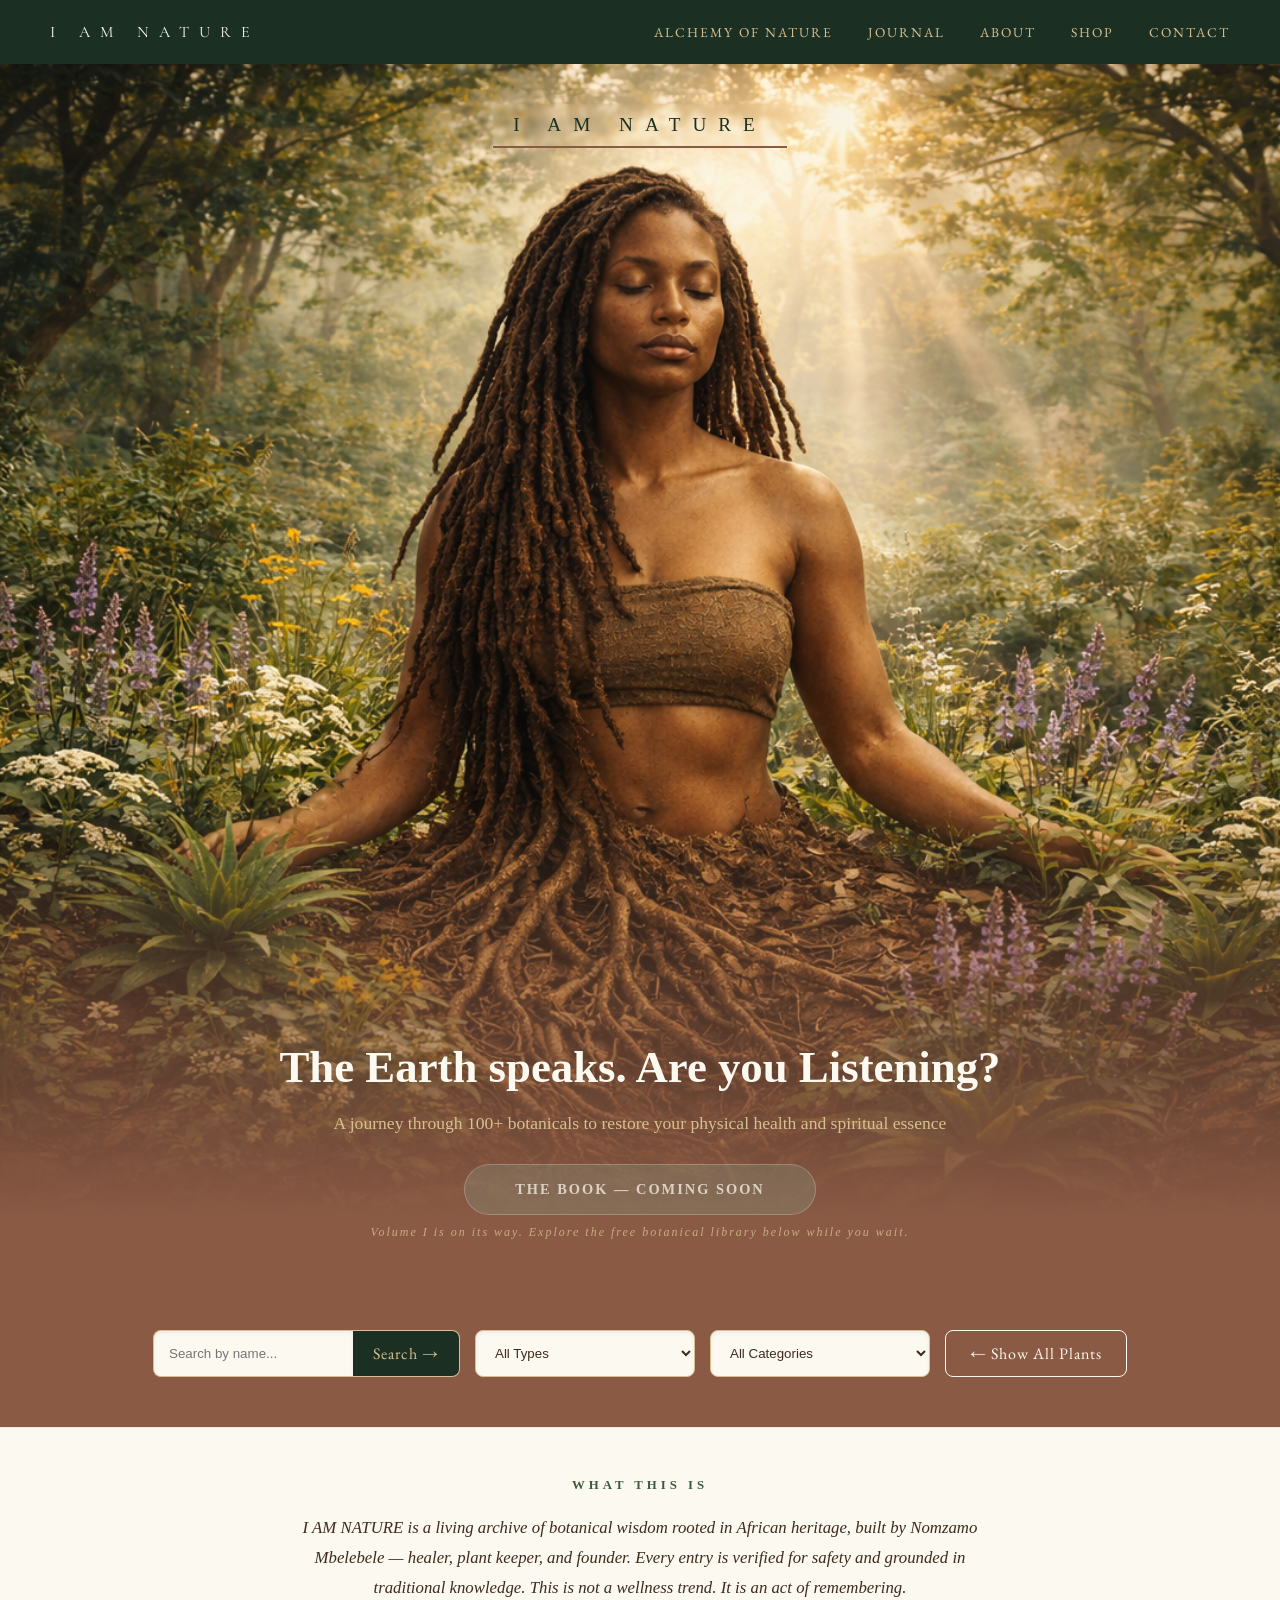
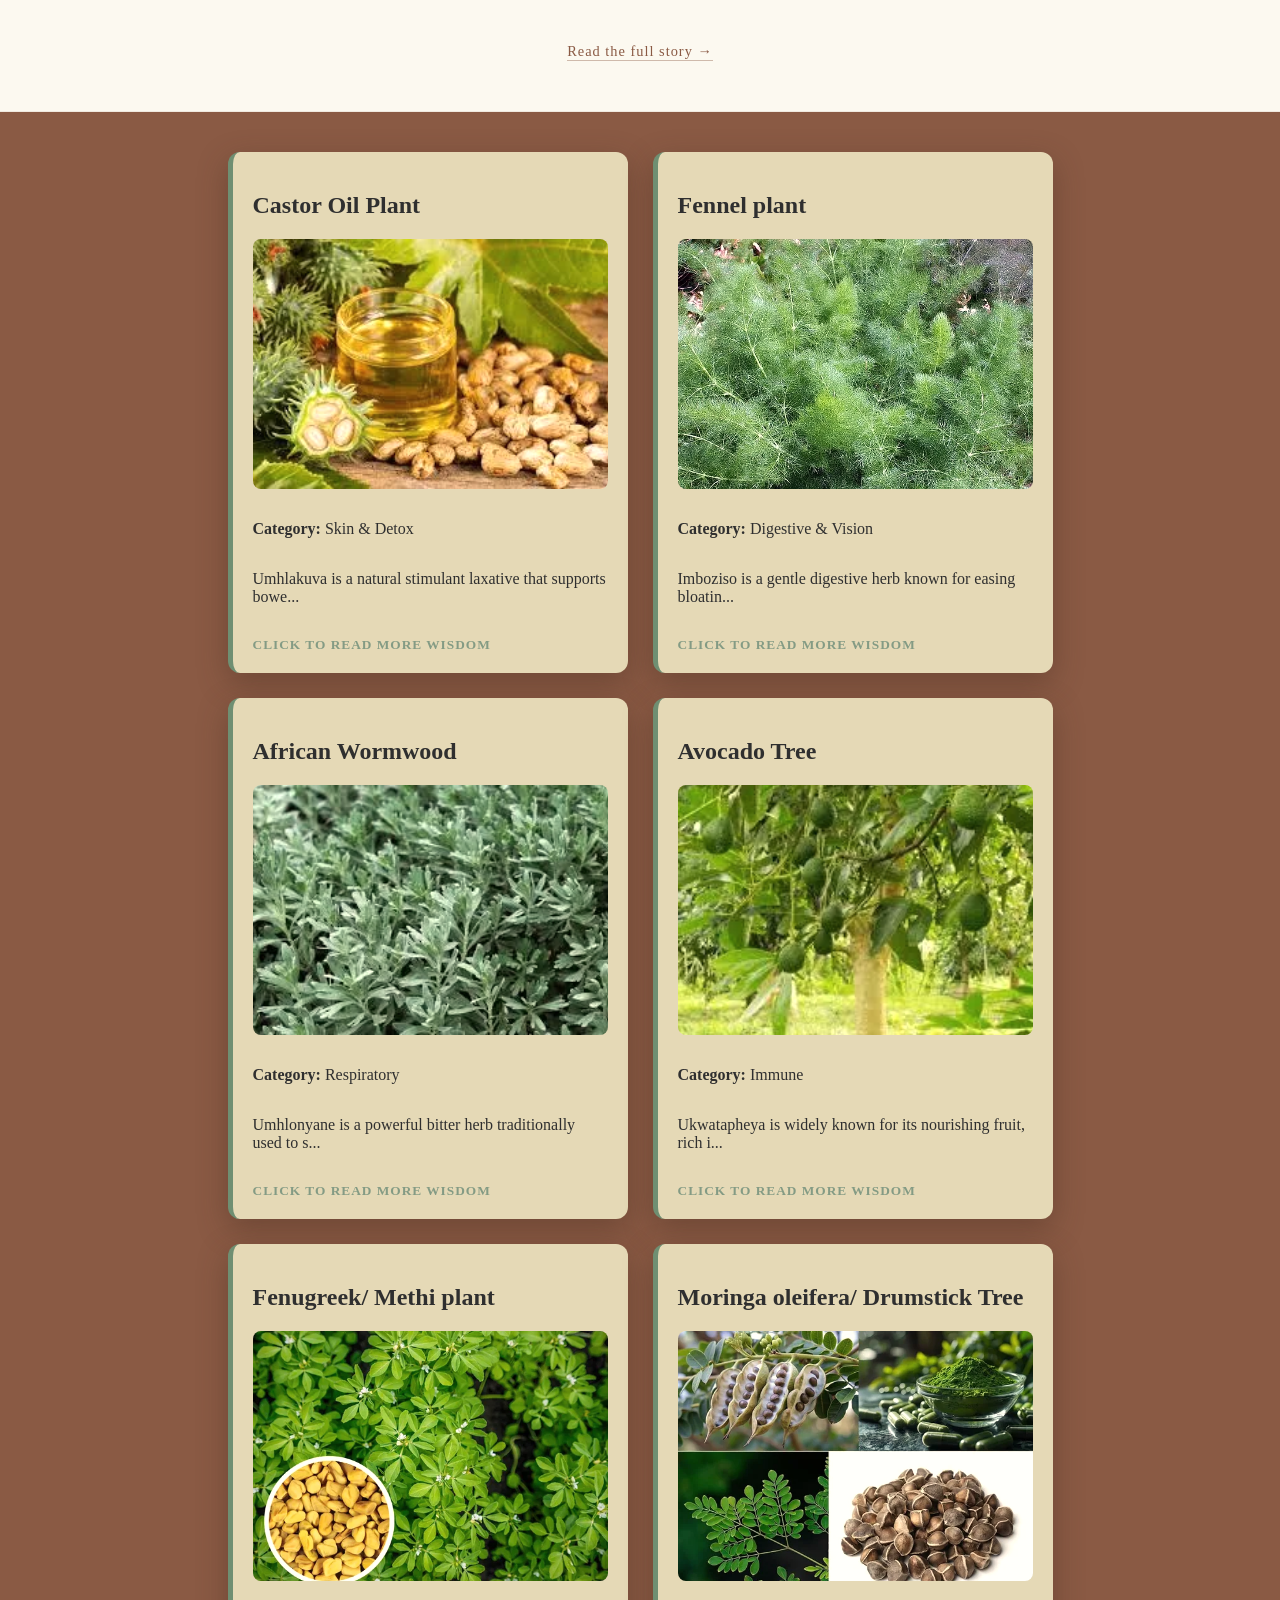
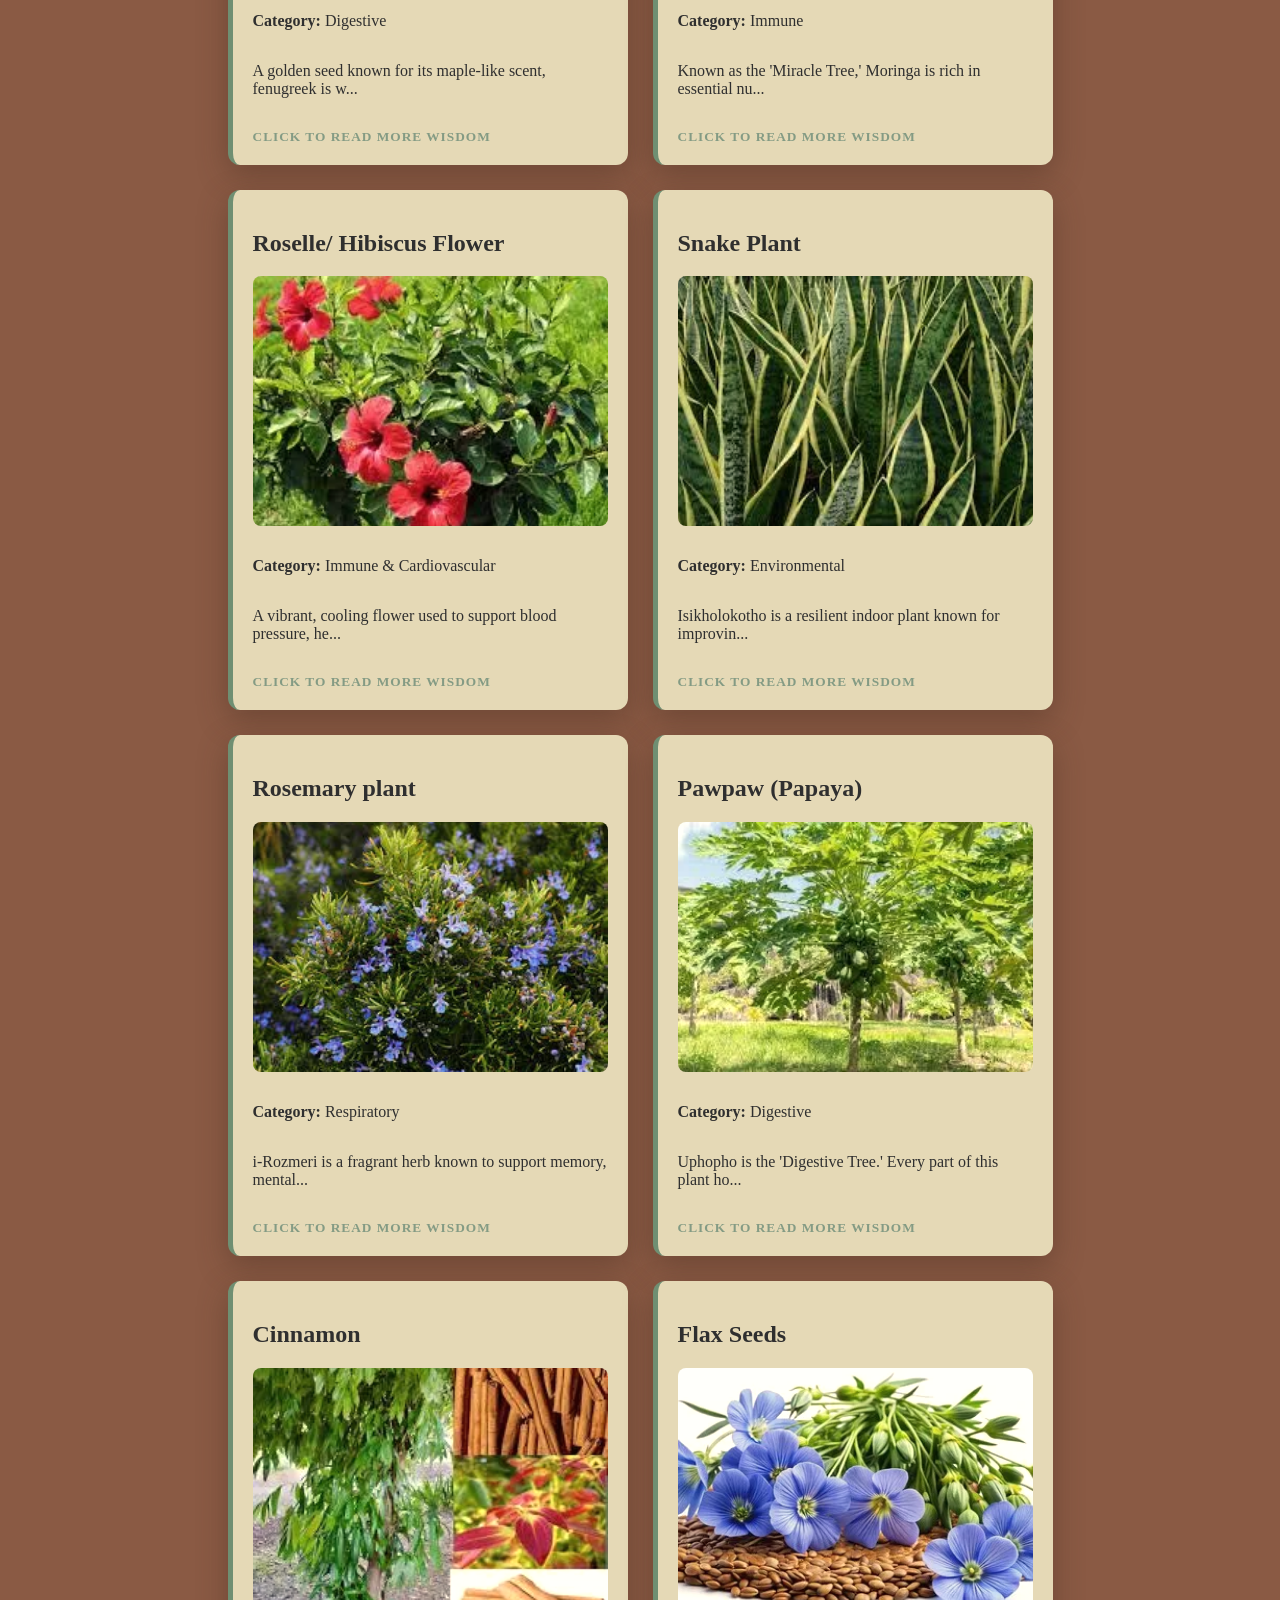
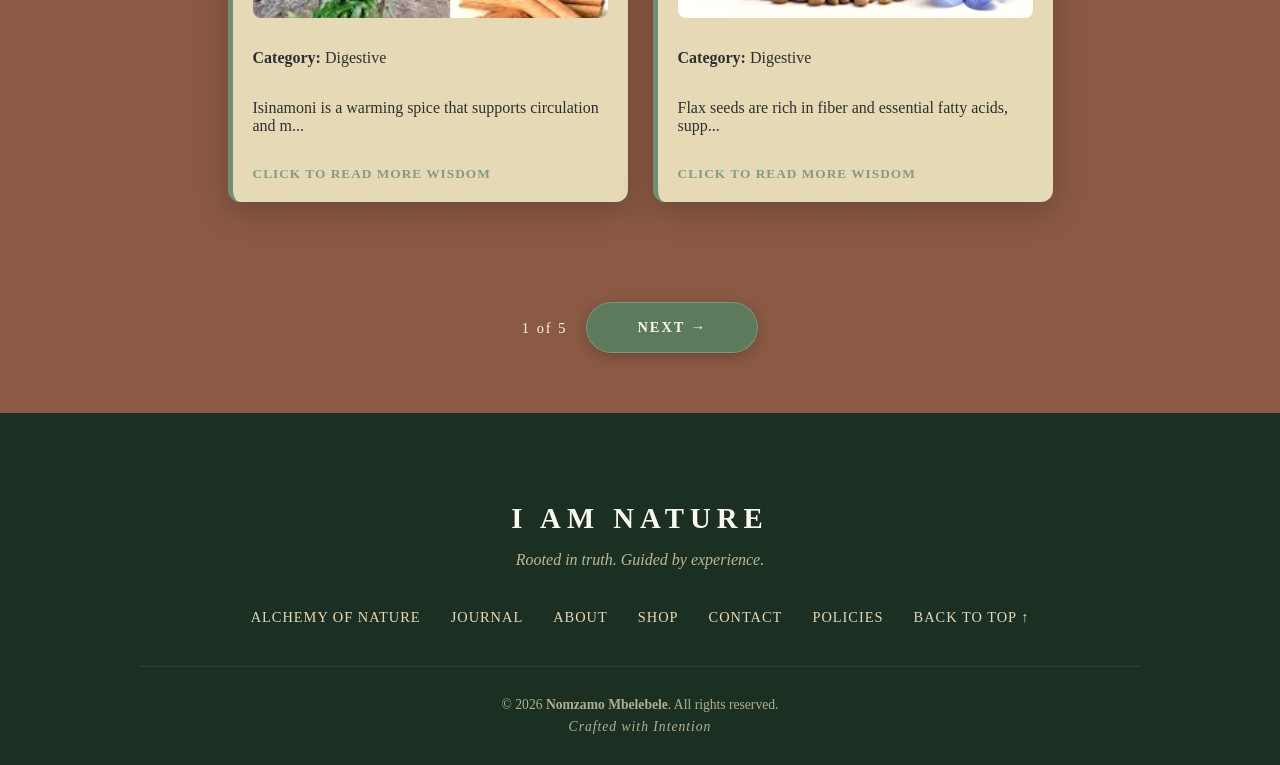
==== commit e12040a4: "Updated 5 files Fixed the phone number link on the contact page from href="https://wa.me/27768465972" ====
--- a/index.html
+++ b/index.html
@@ -206,12 +206,15 @@
       </header>
 
       <section class="controls">
-        <input
-          type="text"
-          id="searchInput"
-          placeholder="Search by name..."
-          aria-label="Search plants by name"
-        />
+        <div class="search-wrapper">
+          <input
+            type="text"
+            id="searchInput"
+            placeholder="Search by name..."
+            aria-label="Search plants by name"
+          />
+          <button id="searchBtn" aria-label="Search">Search &rarr;</button>
+        </div>
 
         <select id="typeFilter" aria-label="Filter by plant type">
           <option value="All">All Types</option>
@@ -231,7 +234,7 @@
           <option value="Environmental">Environmental</option>
         </select>
 
-        <button id="resetBtn">Clear Filters</button>
+        <button id="resetBtn">&larr; Show All Plants</button>
       </section>
 
       <section class="origin-story" id="originStory">
@@ -422,4 +425,4 @@
       })();
     </script>
   </body>
-</html>
+</html>
--- a/styles.css
+++ b/styles.css
@@ -578,3 +578,74 @@
 #ian-loader.active {
   opacity: 1;
 }
+
+/* ── SEARCH WRAPPER & BUTTON ── */
+.search-wrapper {
+  display: flex;
+  align-items: stretch;
+  gap: 0;
+  min-width: 220px;
+}
+
+.search-wrapper input {
+  min-width: 0;
+  flex: 1;
+  border-radius: 8px 0 0 8px;
+  border-right: none;
+  margin: 0;
+}
+
+#searchBtn {
+  padding: 12px 20px;
+  background-color: #1b3022;
+  color: #d7c091;
+  border: 1px solid #d7c091;
+  border-left: none;
+  border-radius: 0 8px 8px 0;
+  font-family: "EB Garamond", Georgia, serif;
+  font-size: 16px;
+  letter-spacing: 1px;
+  cursor: pointer;
+  white-space: nowrap;
+  transition: all 0.3s ease;
+}
+
+#searchBtn:hover {
+  background-color: #d7c091;
+  color: #1b3022;
+}
+
+/* ── SHOW ALL PLANTS BUTTON ── */
+#resetBtn {
+  background-color: transparent;
+  color: #fcf9f0;
+  border: 1px solid #fcf9f0;
+  border-radius: 8px;
+  cursor: pointer;
+  font-family: "EB Garamond", Georgia, serif;
+  font-size: 16px;
+  padding: 12px 24px;
+  letter-spacing: 1px;
+  transition: all 0.3s ease;
+  white-space: nowrap;
+}
+
+#resetBtn:hover {
+  background-color: rgba(255, 255, 255, 0.1);
+  color: #d7c091;
+  border-color: #d7c091;
+}
+
+@media (max-width: 600px) {
+  .search-wrapper {
+    width: 100%;
+  }
+  .search-wrapper input {
+    min-width: 0;
+    width: 100%;
+  }
+  #searchBtn {
+    padding: 12px 16px;
+    font-size: 15px;
+  }
+}
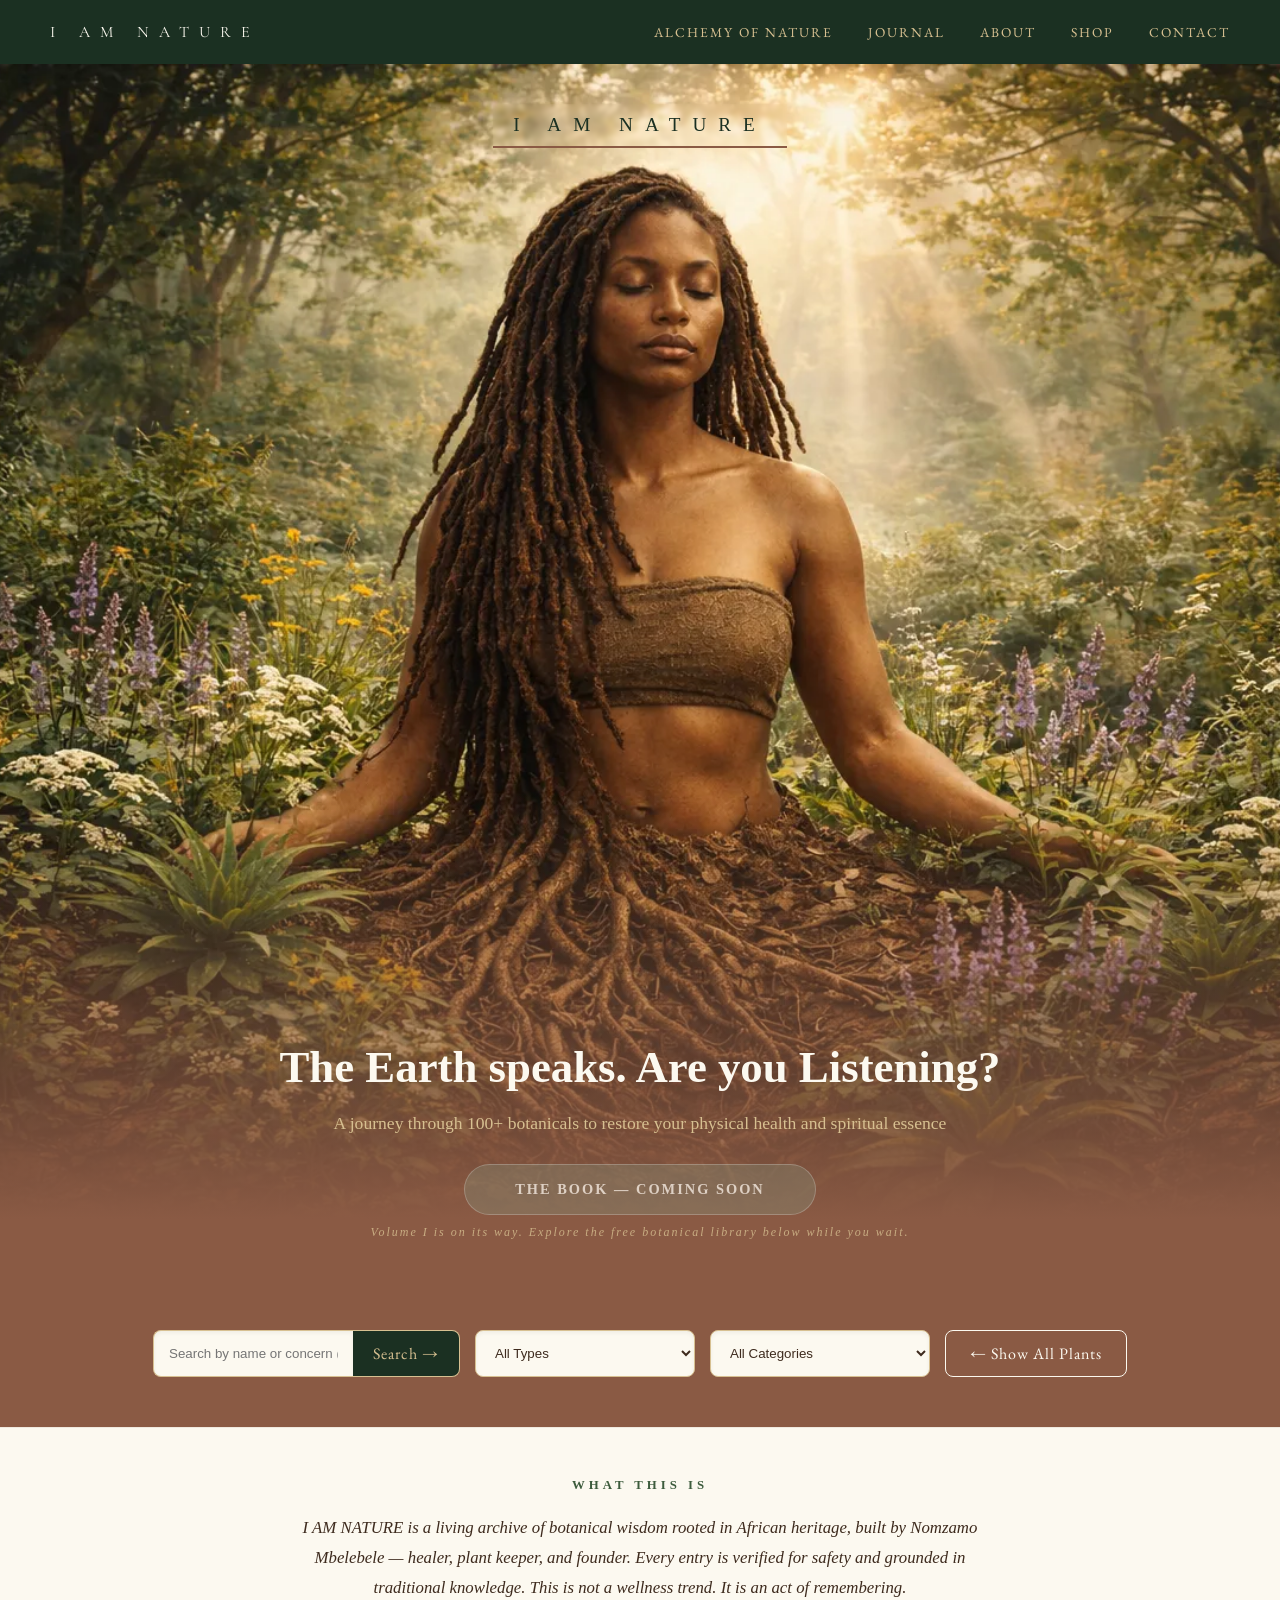
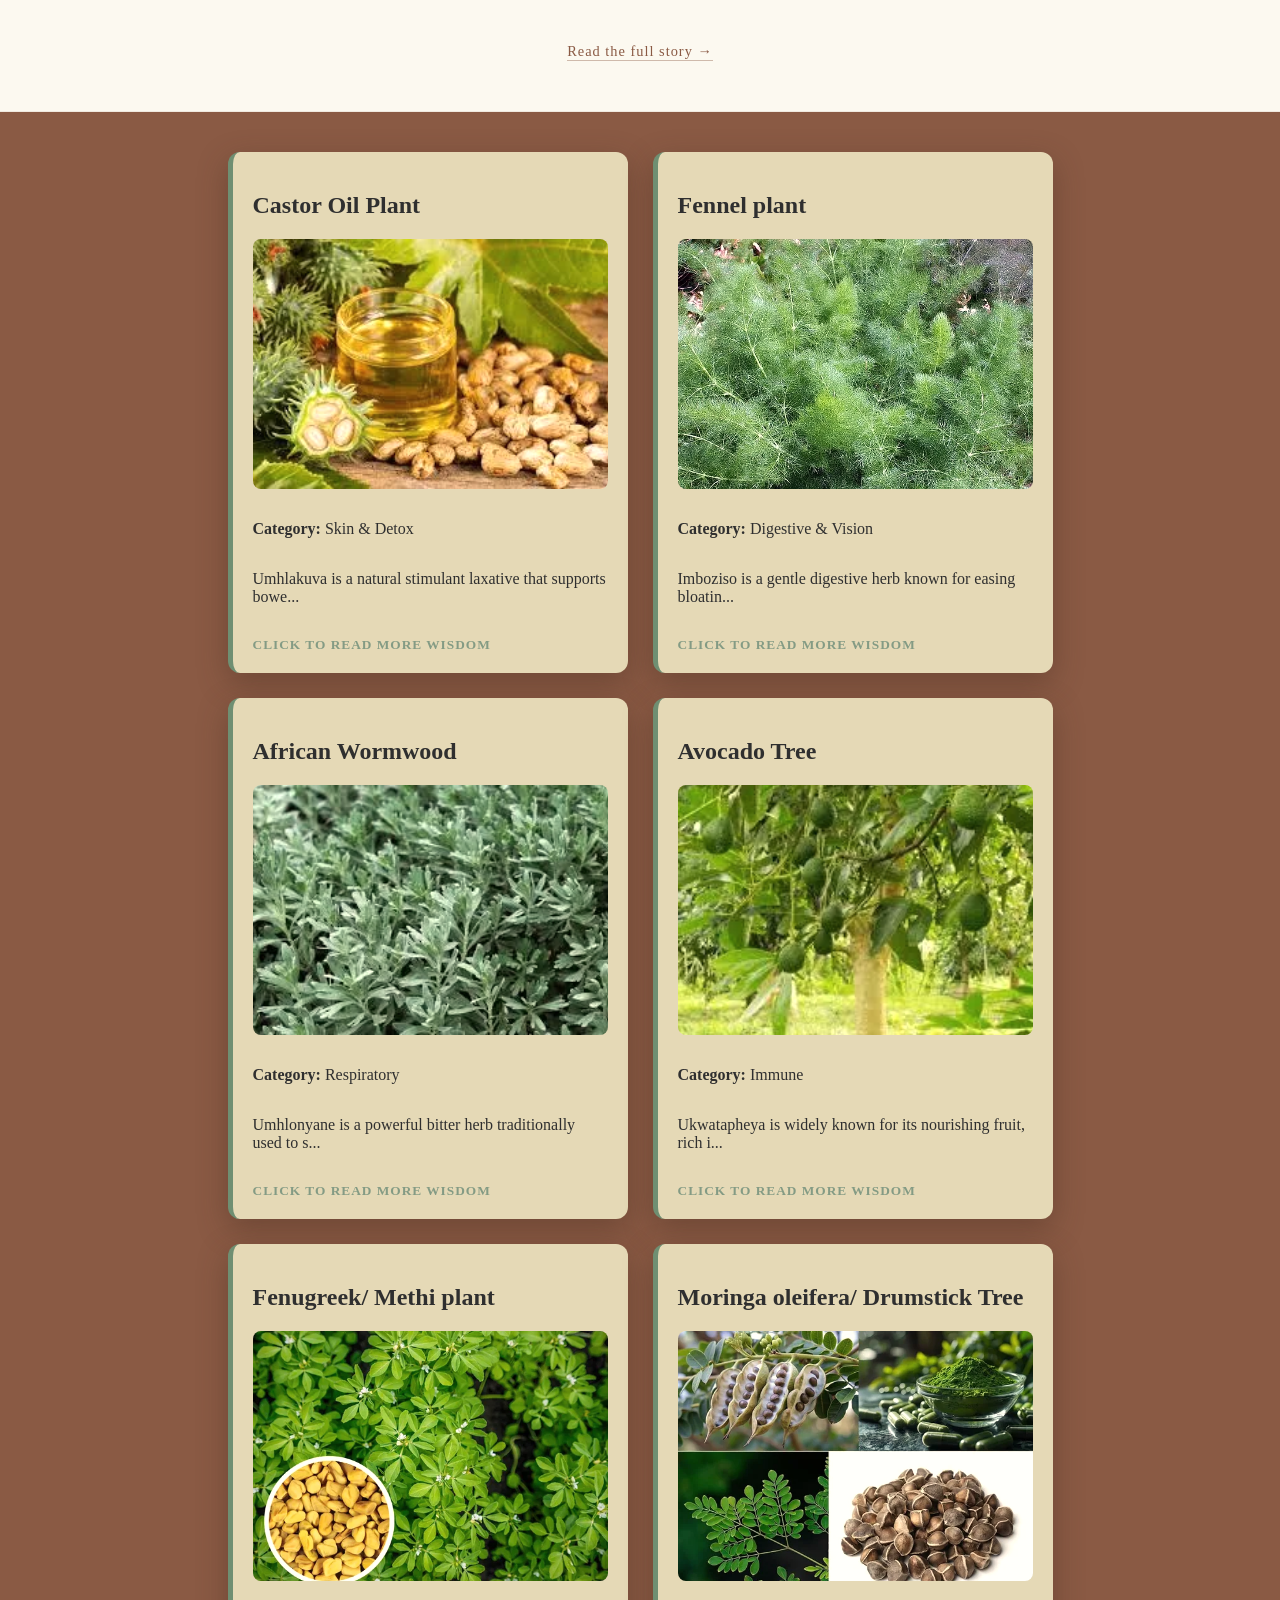
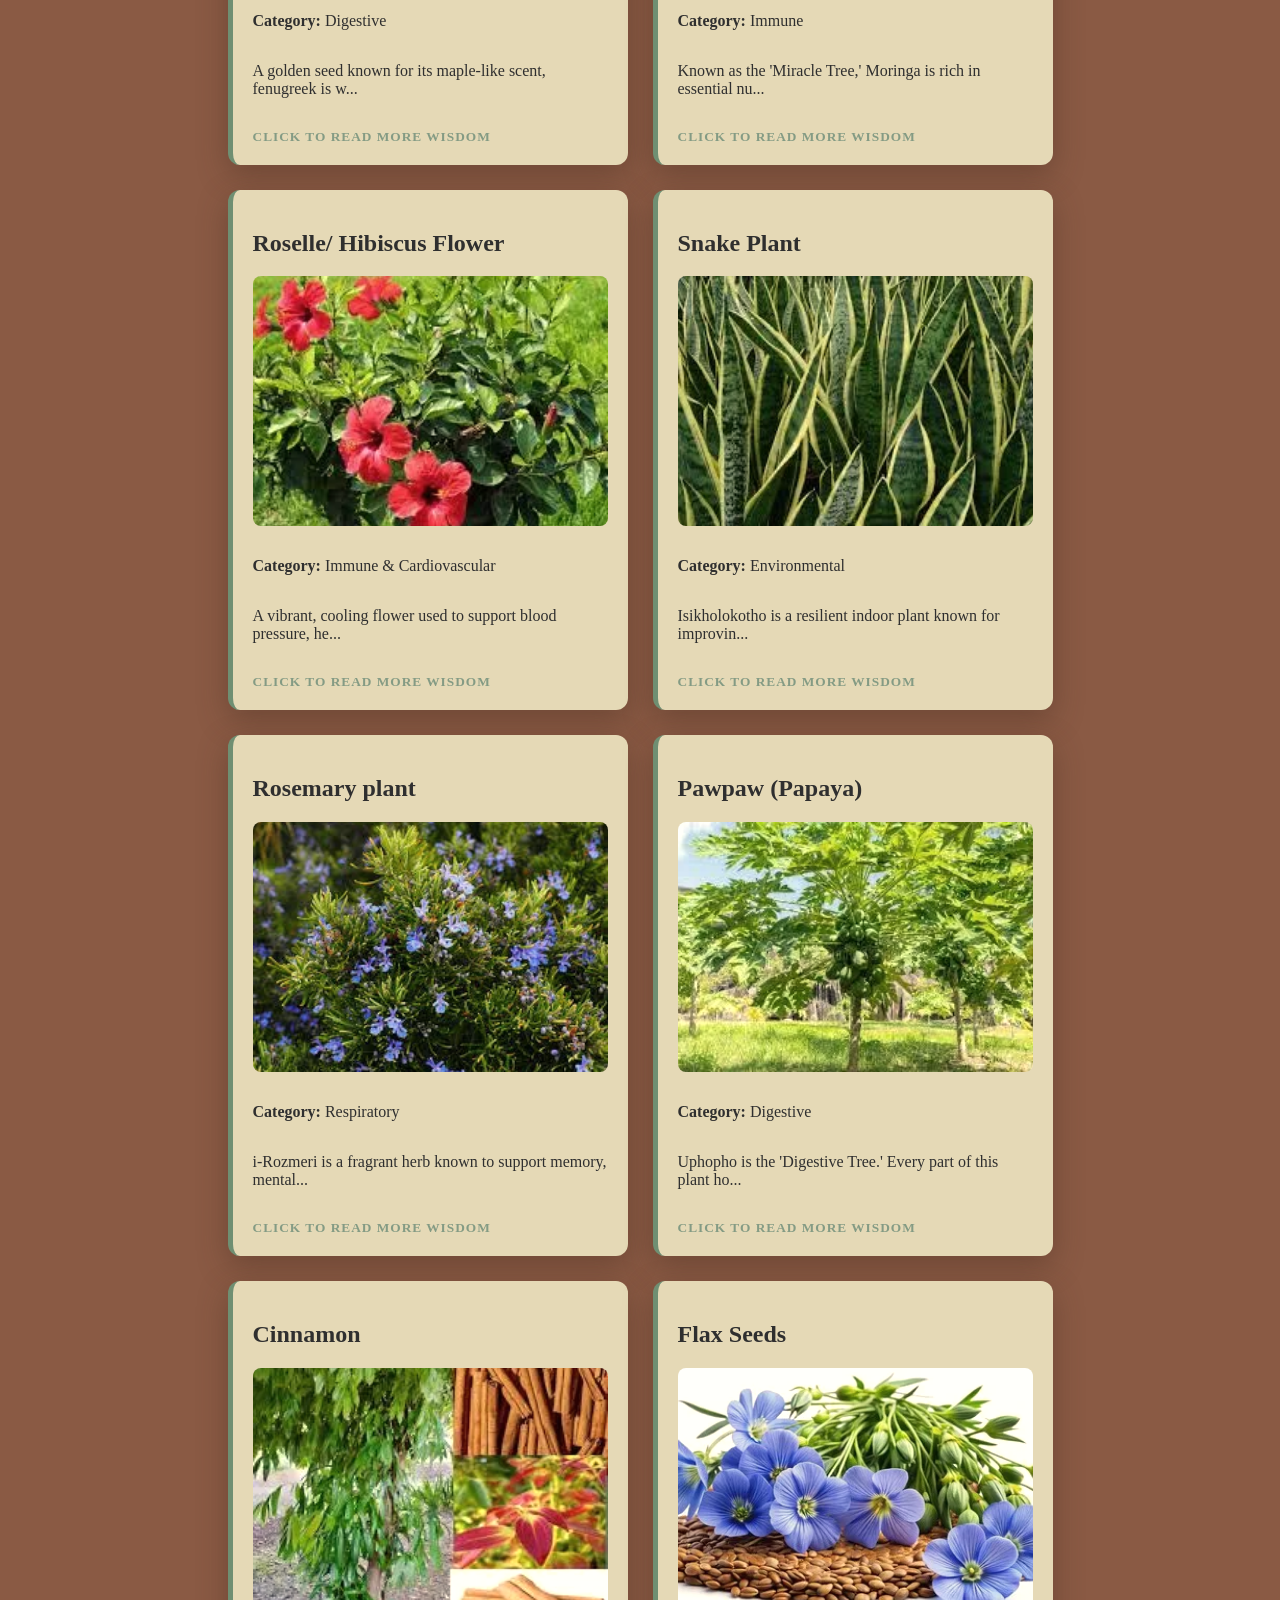
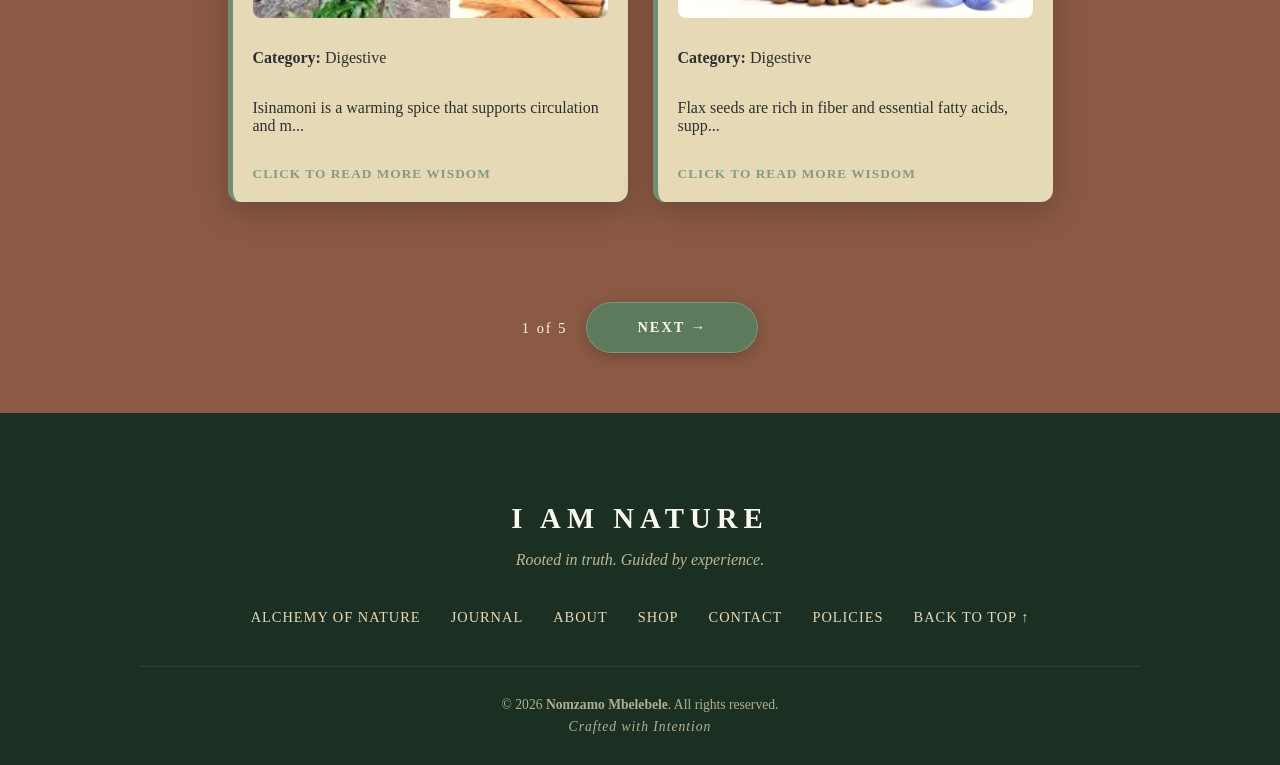
==== commit 44828f31: "Updated the search function Updated the search function to filter plant across the entire site on da" ====
--- a/index.html
+++ b/index.html
@@ -12,7 +12,7 @@
     />
     <link
       rel="icon"
-      type="image/png"
+      type="image/webp"
       sizes="16x16"
       href="images/favicon-16.webp"
     />
@@ -210,8 +210,8 @@
           <input
             type="text"
             id="searchInput"
-            placeholder="Search by name..."
-            aria-label="Search plants by name"
+            placeholder="Search by name or concern (e.g. liver, sleep, joints)..."
+            aria-label="Search plants by name or concern"
           />
           <button id="searchBtn" aria-label="Search">Search &rarr;</button>
         </div>
@@ -253,6 +253,8 @@
 
       <section id="plants">
         <div id="plantContainer"></div>
+
+        <div id="recipeCrossSell" class="recipe-crosssell-wrap"></div>
 
         <div
           id="paginationControls"
@@ -425,4 +427,4 @@
       })();
     </script>
   </body>
-</html>+</html>
--- a/styles.css
+++ b/styles.css
@@ -37,7 +37,7 @@
   min-height: 130vh;
   background:
     linear-gradient(to bottom, rgba(138, 90, 68, 0) 60%, #8a5a44 95%),
-    url("images/Hero2.png");
+    url("images/Hero2.webp");
   background-size: cover;
   background-position: top center;
   background-repeat: no-repeat;
@@ -570,7 +570,9 @@
   z-index: 9999;
   transform: scaleX(0);
   transform-origin: left center;
-  transition: transform 0.25s ease, opacity 0.4s ease;
+  transition:
+    transform 0.25s ease,
+    opacity 0.4s ease;
   opacity: 0;
   pointer-events: none;
   will-change: transform, opacity;
@@ -649,3 +651,84 @@
     font-size: 15px;
   }
 }
+
+/* RECIPE CROSS-SELL (search results) */
+.recipe-crosssell-wrap {
+  max-width: 1100px;
+  margin: 0 auto;
+  padding: 0 40px;
+}
+.recipe-crosssell {
+  background-color: #e5d9b6;
+  border: 1px solid rgba(138, 90, 68, 0.18);
+  border-radius: 14px;
+  padding: 26px 28px;
+  margin: 0 0 30px;
+}
+.rc-eyebrow {
+  display: block;
+  font-size: 11px;
+  text-transform: uppercase;
+  letter-spacing: 3px;
+  color: #8a5a44;
+  margin-bottom: 14px;
+  font-weight: bold;
+}
+.rc-note {
+  font-style: italic;
+  color: #fcf9f0;
+  font-size: 0.92rem;
+  margin: 0 0 16px;
+}
+.rc-card {
+  background-color: rgba(252, 249, 240, 0.65);
+  border-radius: 10px;
+  padding: 16px 18px;
+  margin-bottom: 10px;
+}
+.rc-card:last-of-type {
+  margin-bottom: 0;
+}
+.rc-card h4 {
+  font-family: Georgia, serif;
+  font-weight: 400;
+  font-size: 1.1rem;
+  color: #1b3022;
+  margin-bottom: 4px;
+}
+.rc-card p {
+  font-size: 0.85rem;
+  font-style: italic;
+  color: #3e2b1e;
+  margin-bottom: 8px;
+}
+.rc-status {
+  font-size: 11px;
+  text-transform: uppercase;
+  letter-spacing: 1.5px;
+  color: #3d5c3d;
+  opacity: 0.9;
+}
+.rc-link-btn {
+  display: inline-block;
+  margin-top: 12px;
+  padding: 9px 22px;
+  background-color: #8a5a44;
+  color: #fcf9f0;
+  text-decoration: none;
+  border-radius: 50px;
+  font-size: 13px;
+  letter-spacing: 1.5px;
+  text-transform: uppercase;
+}
+.rc-link-btn:hover {
+  background-color: #1b3022;
+}
+@media (max-width: 600px) {
+  .recipe-crosssell-wrap {
+    padding: 0 20px;
+  }
+  .recipe-crosssell {
+    padding: 20px 18px;
+  }
+}
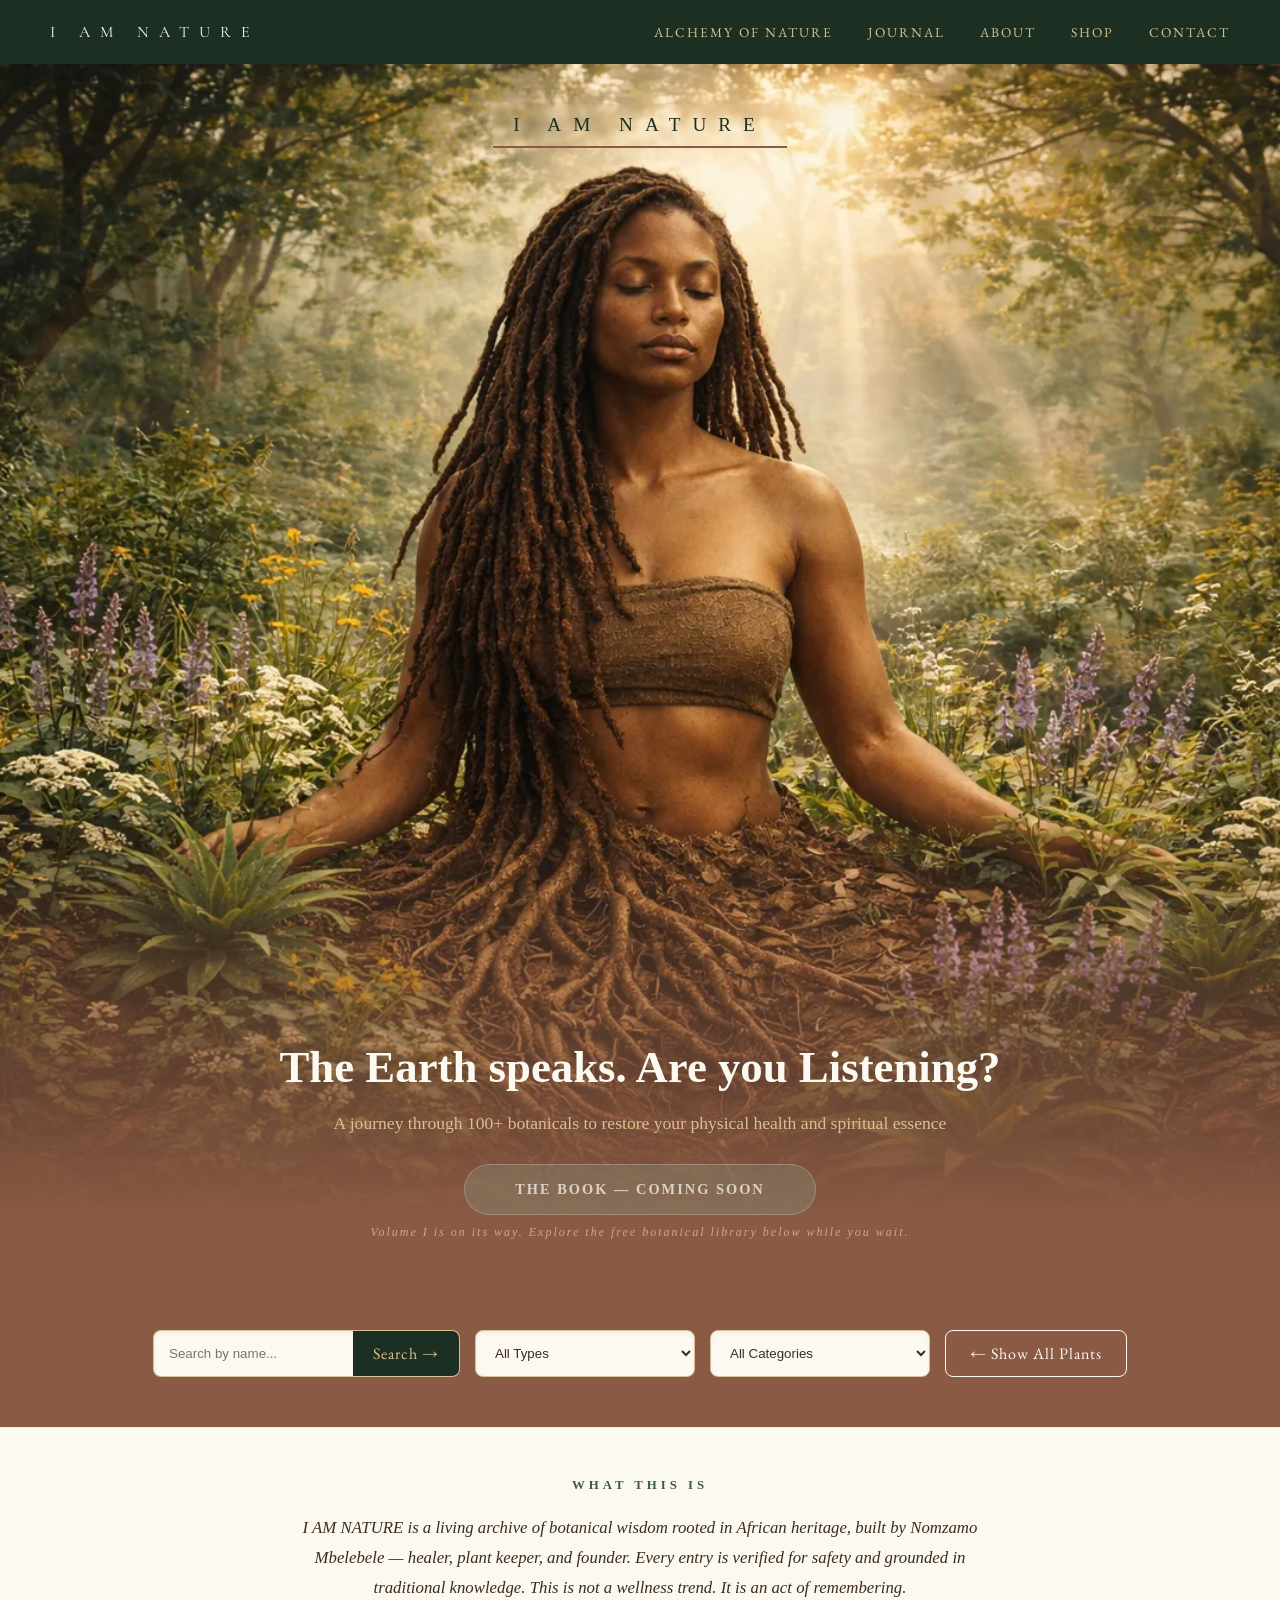
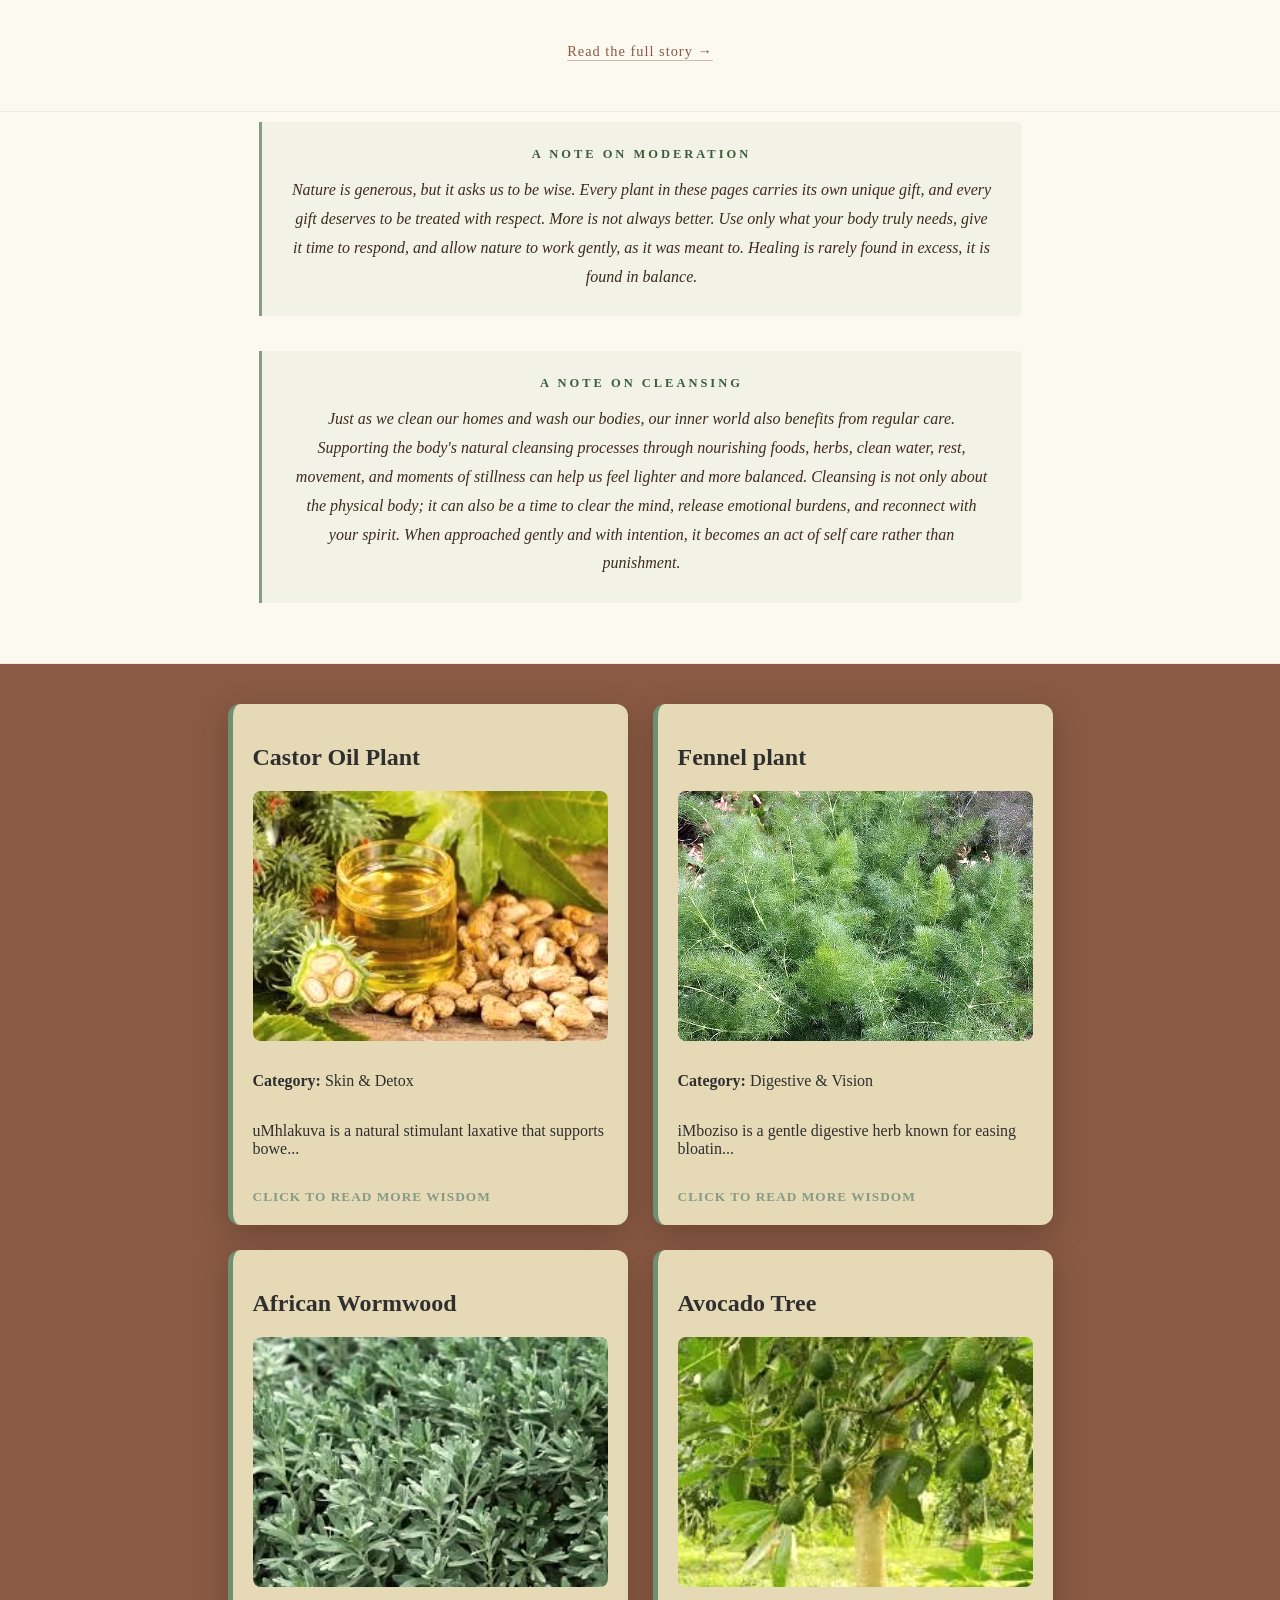
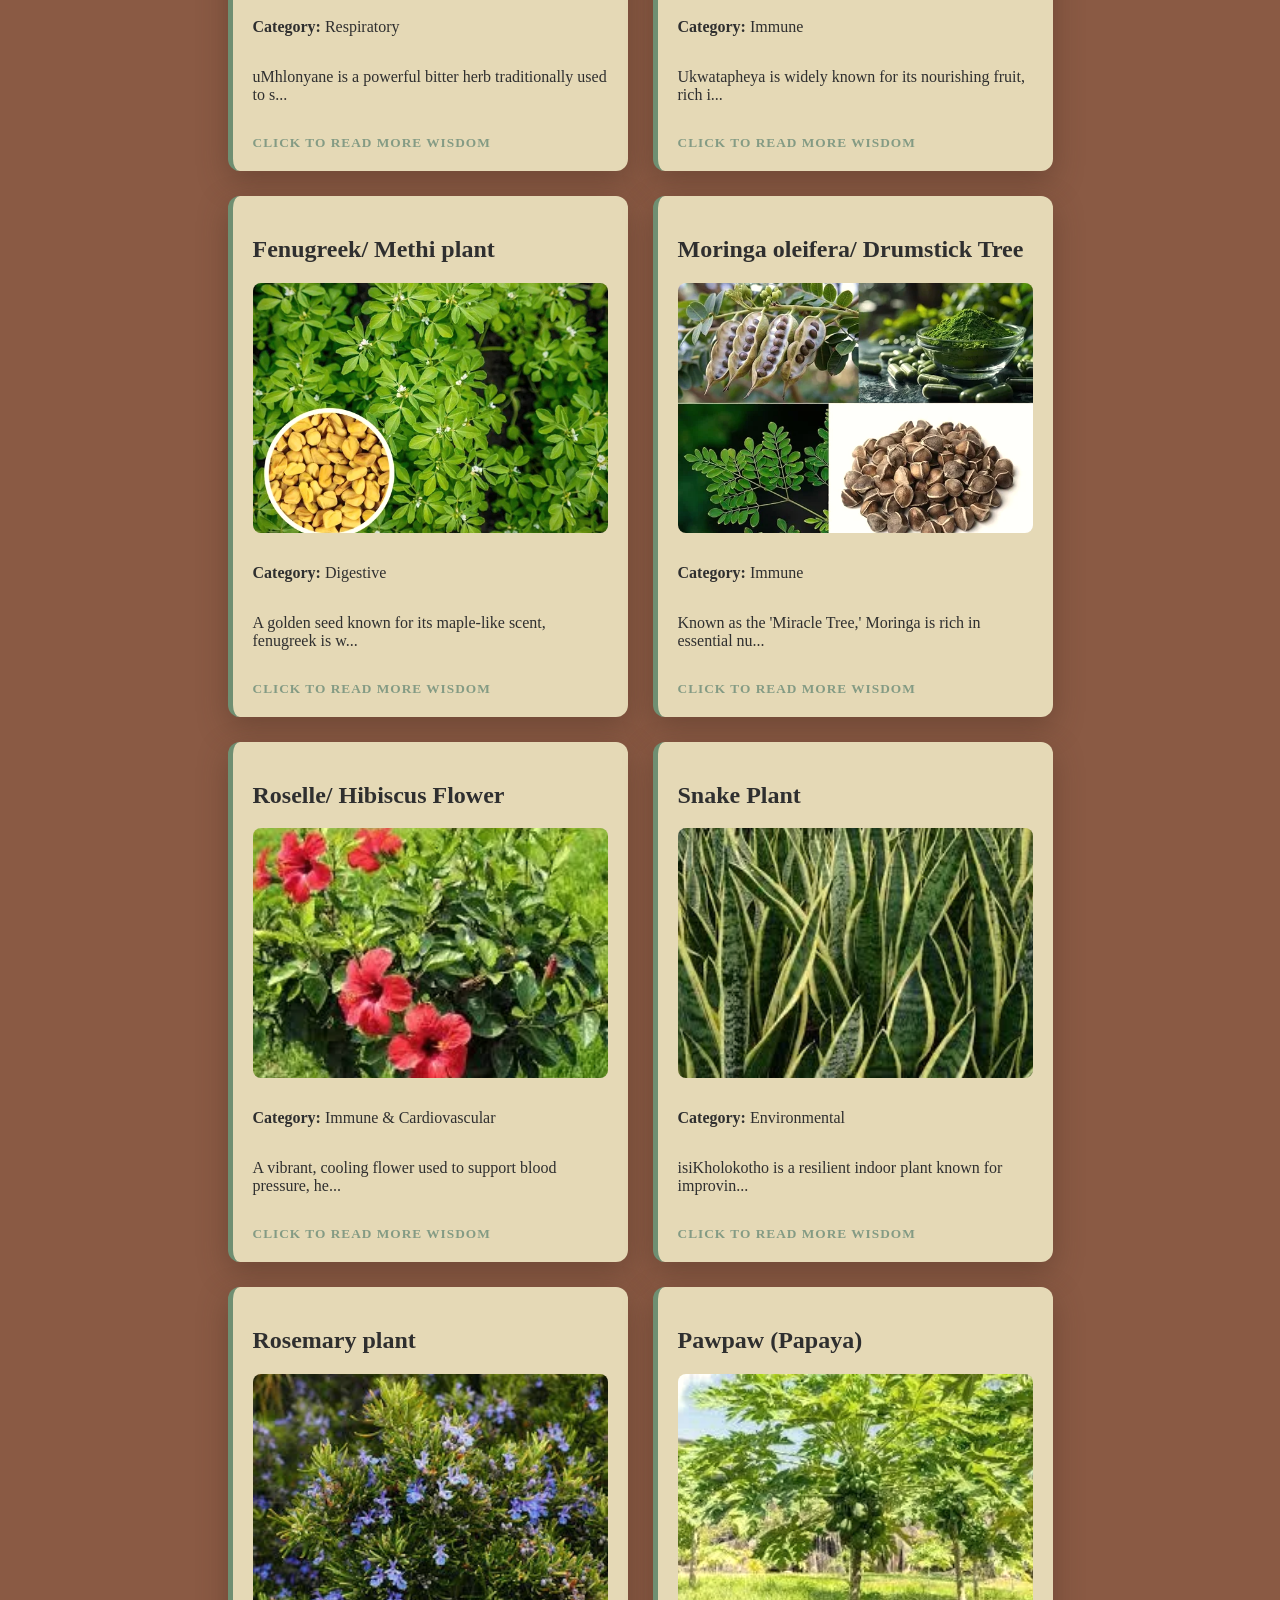
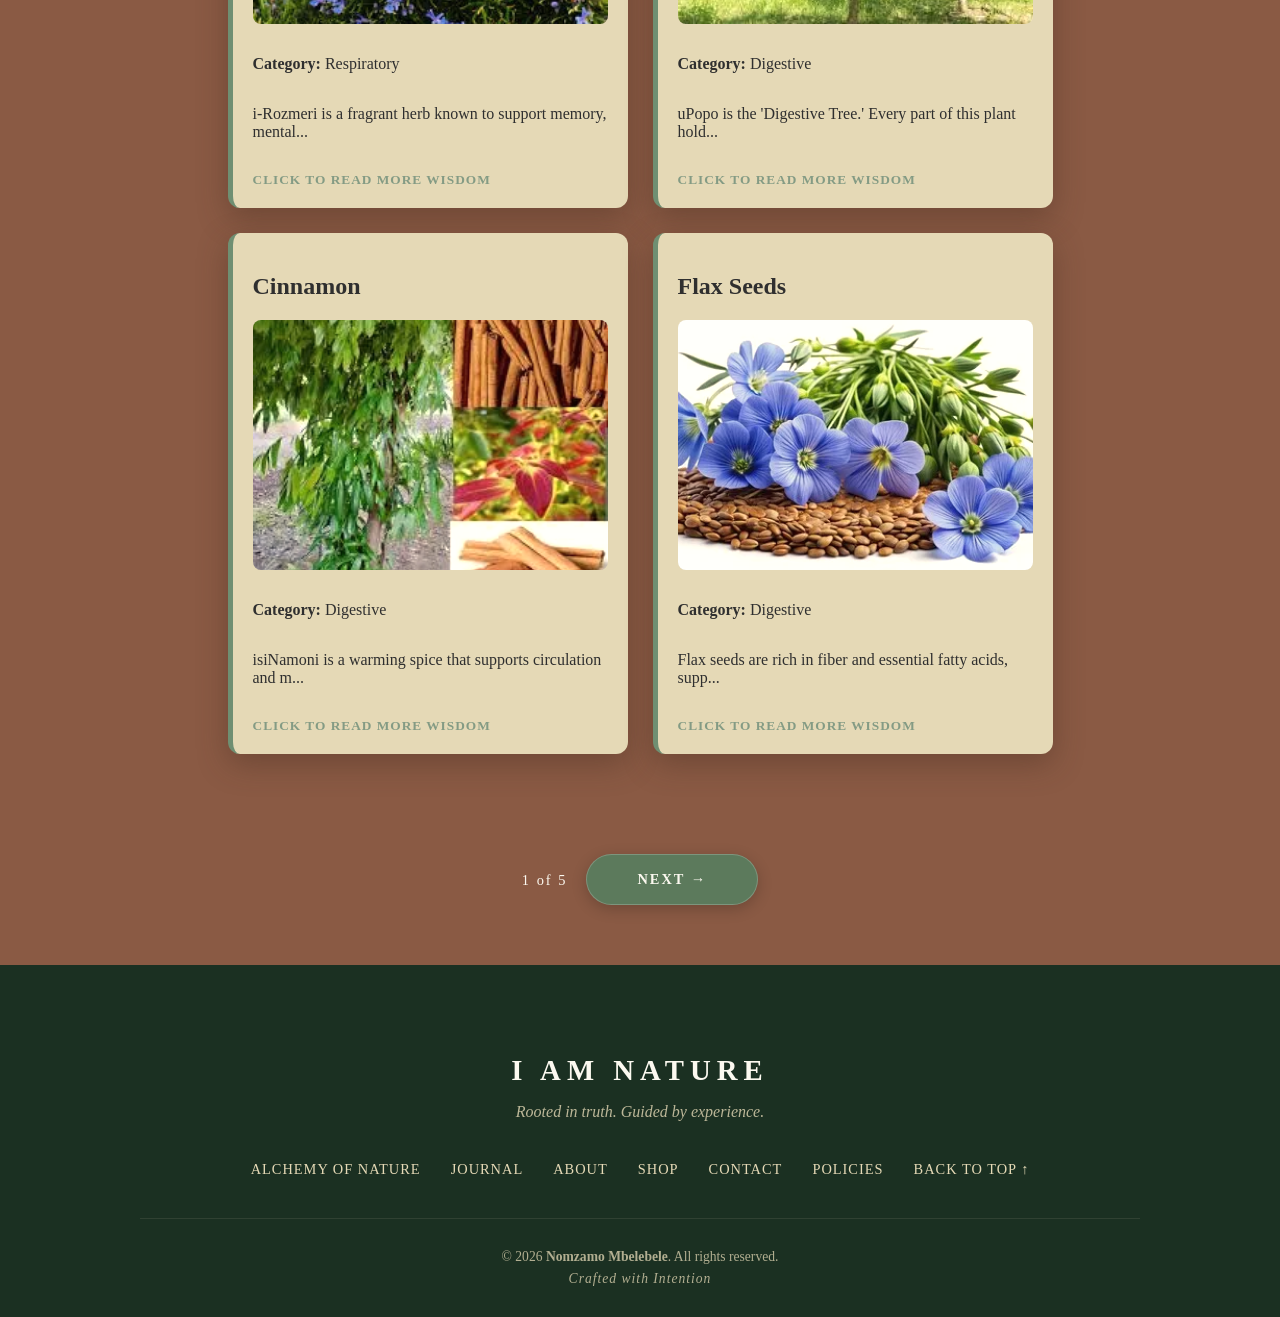
==== commit e71a47d5: "Plant name update" ====
--- a/index.html
+++ b/index.html
@@ -210,8 +210,8 @@
           <input
             type="text"
             id="searchInput"
-            placeholder="Search by name or concern (e.g. liver, sleep, joints)..."
-            aria-label="Search plants by name or concern"
+            placeholder="Search by name..."
+            aria-label="Search plants by name"
           />
           <button id="searchBtn" aria-label="Search">Search &rarr;</button>
         </div>
@@ -251,10 +251,36 @@
         </div>
       </section>
 
+      <section class="wisdom-notes" id="wisdomNotes">
+        <div class="wisdom-note">
+          <span class="wisdom-note-label">A Note on Moderation</span>
+          <p>
+            Nature is generous, but it asks us to be wise. Every plant in
+            these pages carries its own unique gift, and every gift deserves
+            to be treated with respect. More is not always better. Use only
+            what your body truly needs, give it time to respond, and allow
+            nature to work gently, as it was meant to. Healing is rarely
+            found in excess, it is found in balance.
+          </p>
+        </div>
+        <div class="wisdom-note">
+          <span class="wisdom-note-label">A Note on Cleansing</span>
+          <p>
+            Just as we clean our homes and wash our bodies, our inner world
+            also benefits from regular care. Supporting the body's natural
+            cleansing processes through nourishing foods, herbs, clean
+            water, rest, movement, and moments of stillness can help us
+            feel lighter and more balanced. Cleansing is not only about the
+            physical body; it can also be a time to clear the mind, release
+            emotional burdens, and reconnect with your spirit. When
+            approached gently and with intention, it becomes an act of self
+            care rather than punishment.
+          </p>
+        </div>
+      </section>
+
       <section id="plants">
         <div id="plantContainer"></div>
-
-        <div id="recipeCrossSell" class="recipe-crosssell-wrap"></div>
 
         <div
           id="paginationControls"
@@ -427,4 +453,4 @@
       })();
     </script>
   </body>
-</html>
+</html>
--- a/styles.css
+++ b/styles.css
@@ -230,6 +230,52 @@
   color: #849b84;
   border-color: #849b84;
   letter-spacing: 2px;
+}
+
+/* WISDOM NOTES (Moderation & Cleansing) */
+.wisdom-notes {
+  background-color: #fcf9f0;
+  padding: 10px 20px 60px;
+  display: flex;
+  flex-direction: column;
+  align-items: center;
+  gap: 35px;
+  border-bottom: 1px solid rgba(138, 90, 68, 0.1);
+}
+
+.wisdom-note {
+  max-width: 700px;
+  text-align: center;
+  padding: 25px 30px;
+  background-color: rgba(132, 155, 132, 0.08);
+  border-left: 3px solid #849b84;
+  border-radius: 0 6px 6px 0;
+}
+
+.wisdom-note-label {
+  display: block;
+  text-transform: uppercase;
+  letter-spacing: 3px;
+  color: #3d5c3d; /* darkened from #849b84 for WCAG AA contrast on the tinted background */
+  font-size: 0.78rem;
+  margin-bottom: 14px;
+  font-weight: bold;
+}
+
+.wisdom-note p {
+  font-family: "Georgia", serif;
+  font-style: italic;
+  font-size: 1rem;
+  line-height: 1.8;
+  color: #3e2b1e;
+  margin: 0;
+}
+
+@media (max-width: 600px) {
+  .wisdom-note {
+    padding: 20px;
+    text-align: left;
+  }
 }
 
 /* PLANT GRID */
@@ -651,84 +697,3 @@
     font-size: 15px;
   }
 }
-
-/* RECIPE CROSS-SELL (search results) */
-.recipe-crosssell-wrap {
-  max-width: 1100px;
-  margin: 0 auto;
-  padding: 0 40px;
-}
-.recipe-crosssell {
-  background-color: #e5d9b6;
-  border: 1px solid rgba(138, 90, 68, 0.18);
-  border-radius: 14px;
-  padding: 26px 28px;
-  margin: 0 0 30px;
-}
-.rc-eyebrow {
-  display: block;
-  font-size: 11px;
-  text-transform: uppercase;
-  letter-spacing: 3px;
-  color: #8a5a44;
-  margin-bottom: 14px;
-  font-weight: bold;
-}
-.rc-note {
-  font-style: italic;
-  color: #fcf9f0;
-  font-size: 0.92rem;
-  margin: 0 0 16px;
-}
-.rc-card {
-  background-color: rgba(252, 249, 240, 0.65);
-  border-radius: 10px;
-  padding: 16px 18px;
-  margin-bottom: 10px;
-}
-.rc-card:last-of-type {
-  margin-bottom: 0;
-}
-.rc-card h4 {
-  font-family: Georgia, serif;
-  font-weight: 400;
-  font-size: 1.1rem;
-  color: #1b3022;
-  margin-bottom: 4px;
-}
-.rc-card p {
-  font-size: 0.85rem;
-  font-style: italic;
-  color: #3e2b1e;
-  margin-bottom: 8px;
-}
-.rc-status {
-  font-size: 11px;
-  text-transform: uppercase;
-  letter-spacing: 1.5px;
-  color: #3d5c3d;
-  opacity: 0.9;
-}
-.rc-link-btn {
-  display: inline-block;
-  margin-top: 12px;
-  padding: 9px 22px;
-  background-color: #8a5a44;
-  color: #fcf9f0;
-  text-decoration: none;
-  border-radius: 50px;
-  font-size: 13px;
-  letter-spacing: 1.5px;
-  text-transform: uppercase;
-}
-.rc-link-btn:hover {
-  background-color: #1b3022;
-}
-@media (max-width: 600px) {
-  .recipe-crosssell-wrap {
-    padding: 0 20px;
-  }
-  .recipe-crosssell {
-    padding: 20px 18px;
-  }
-}
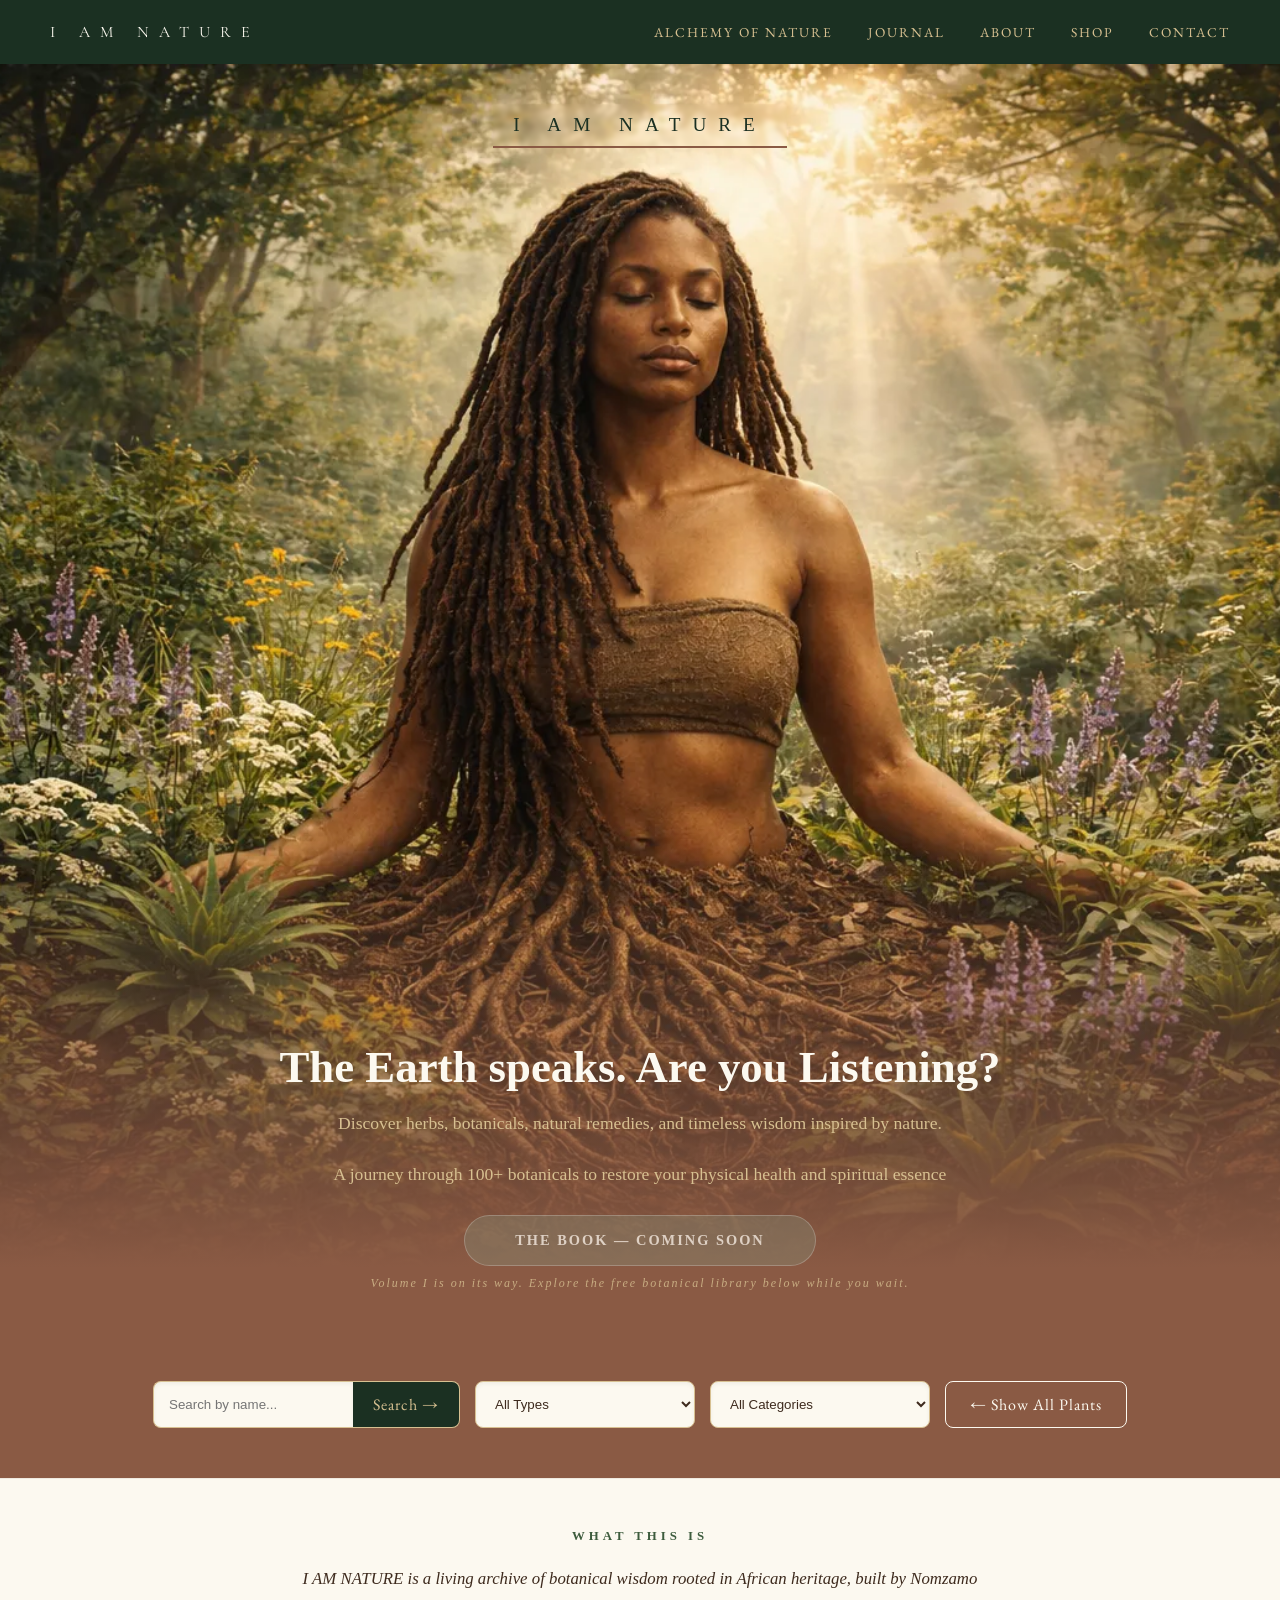
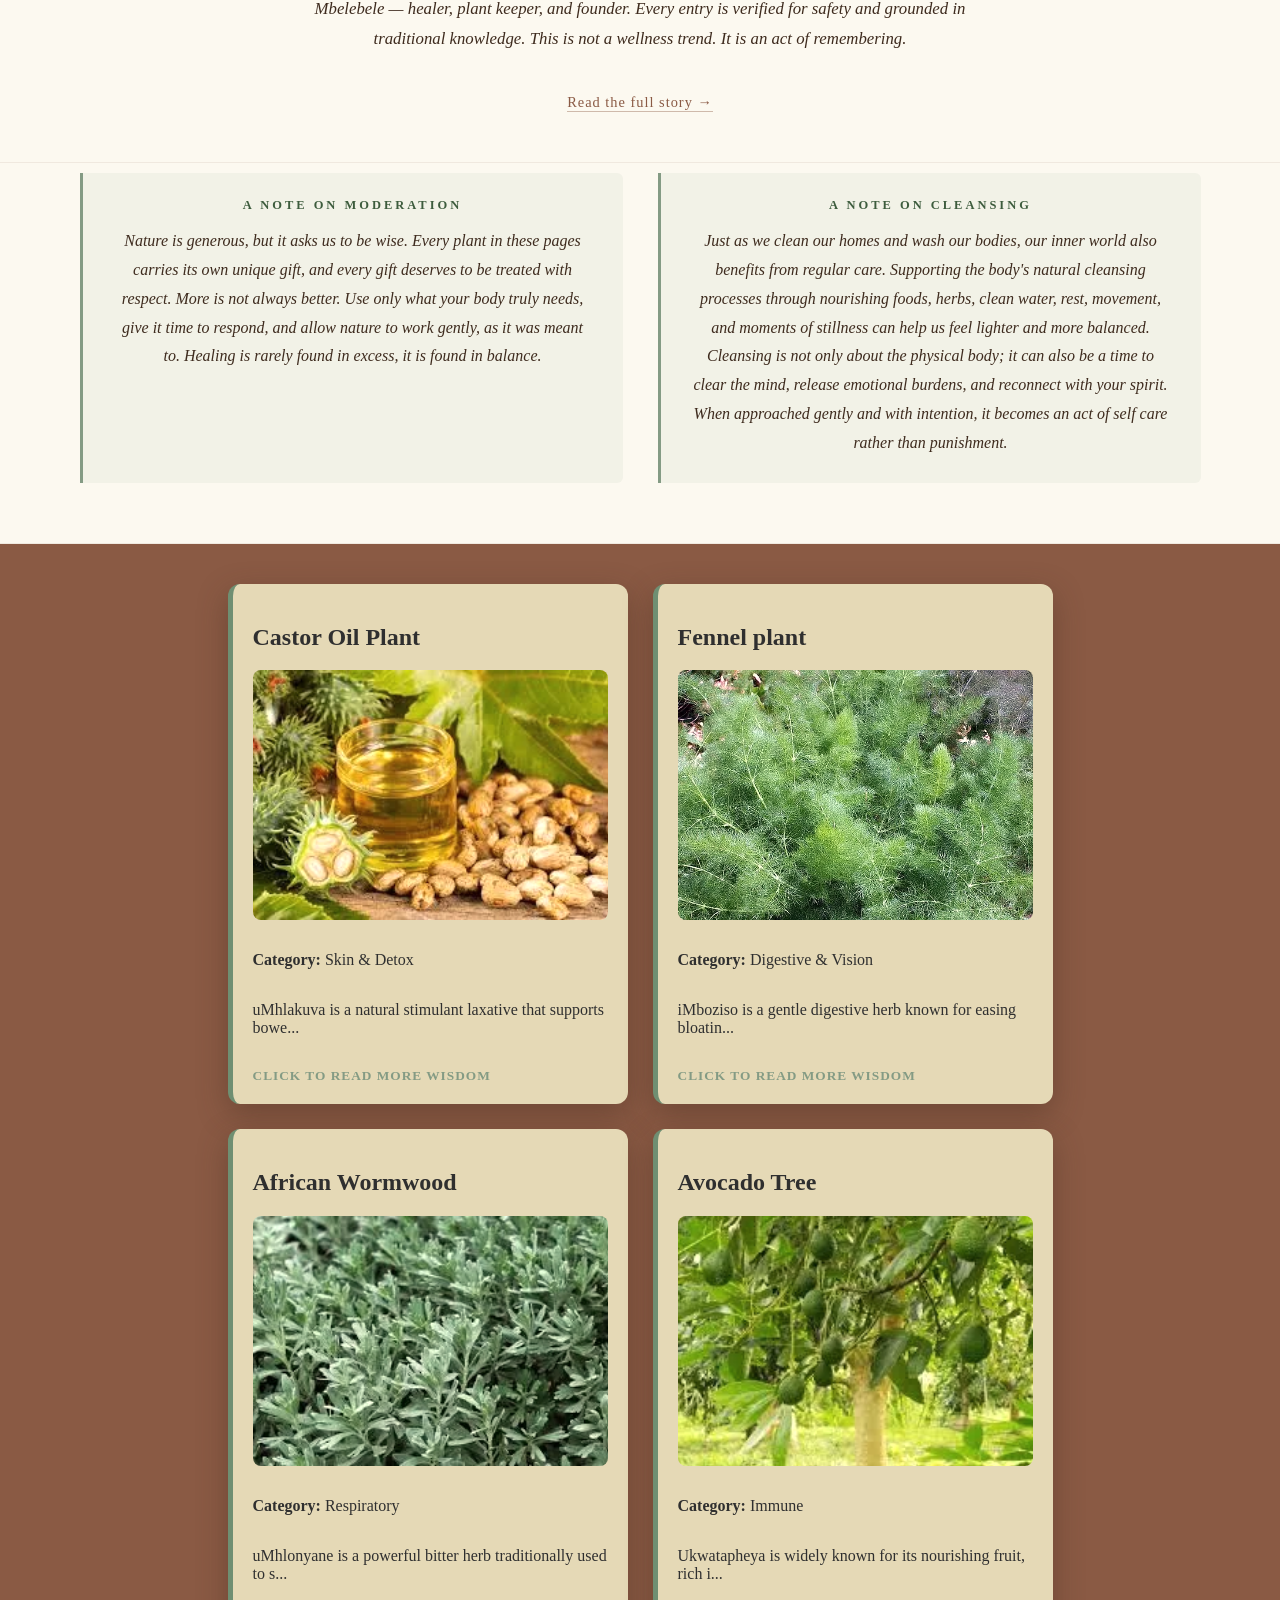
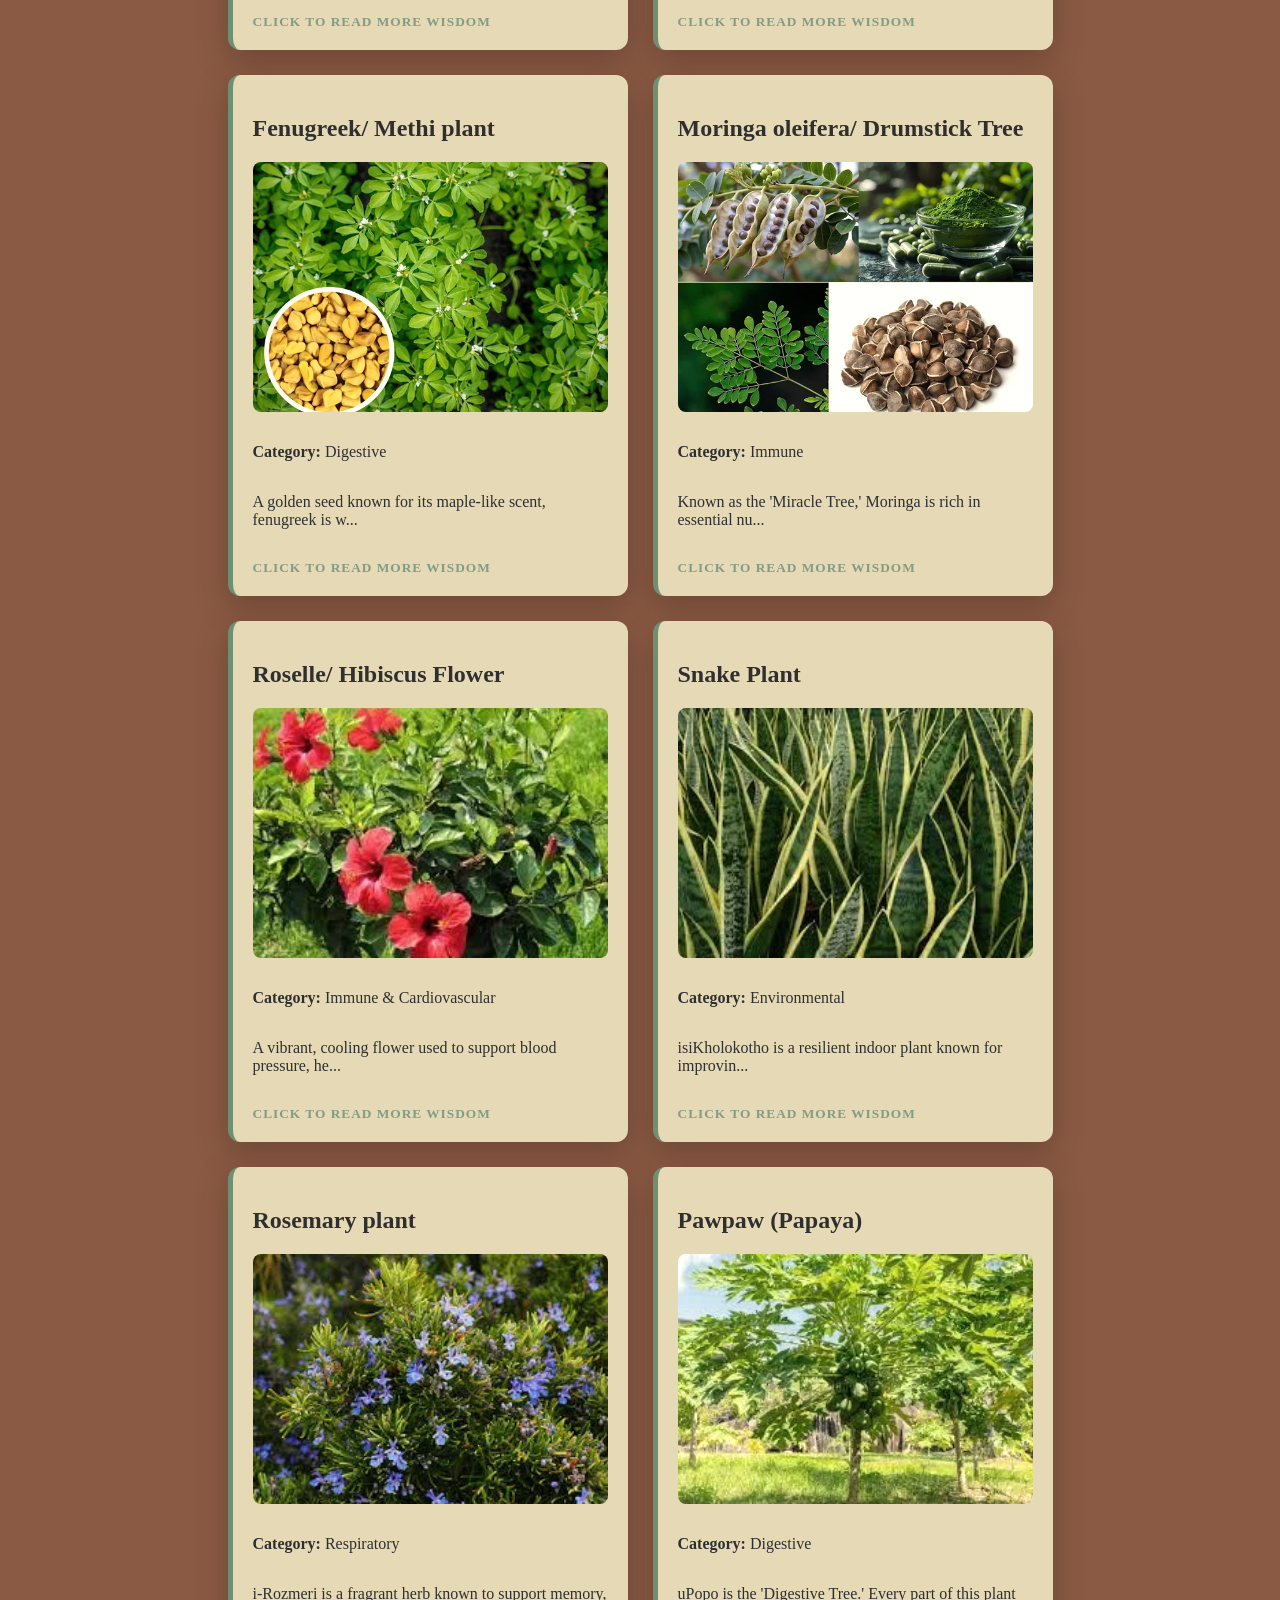
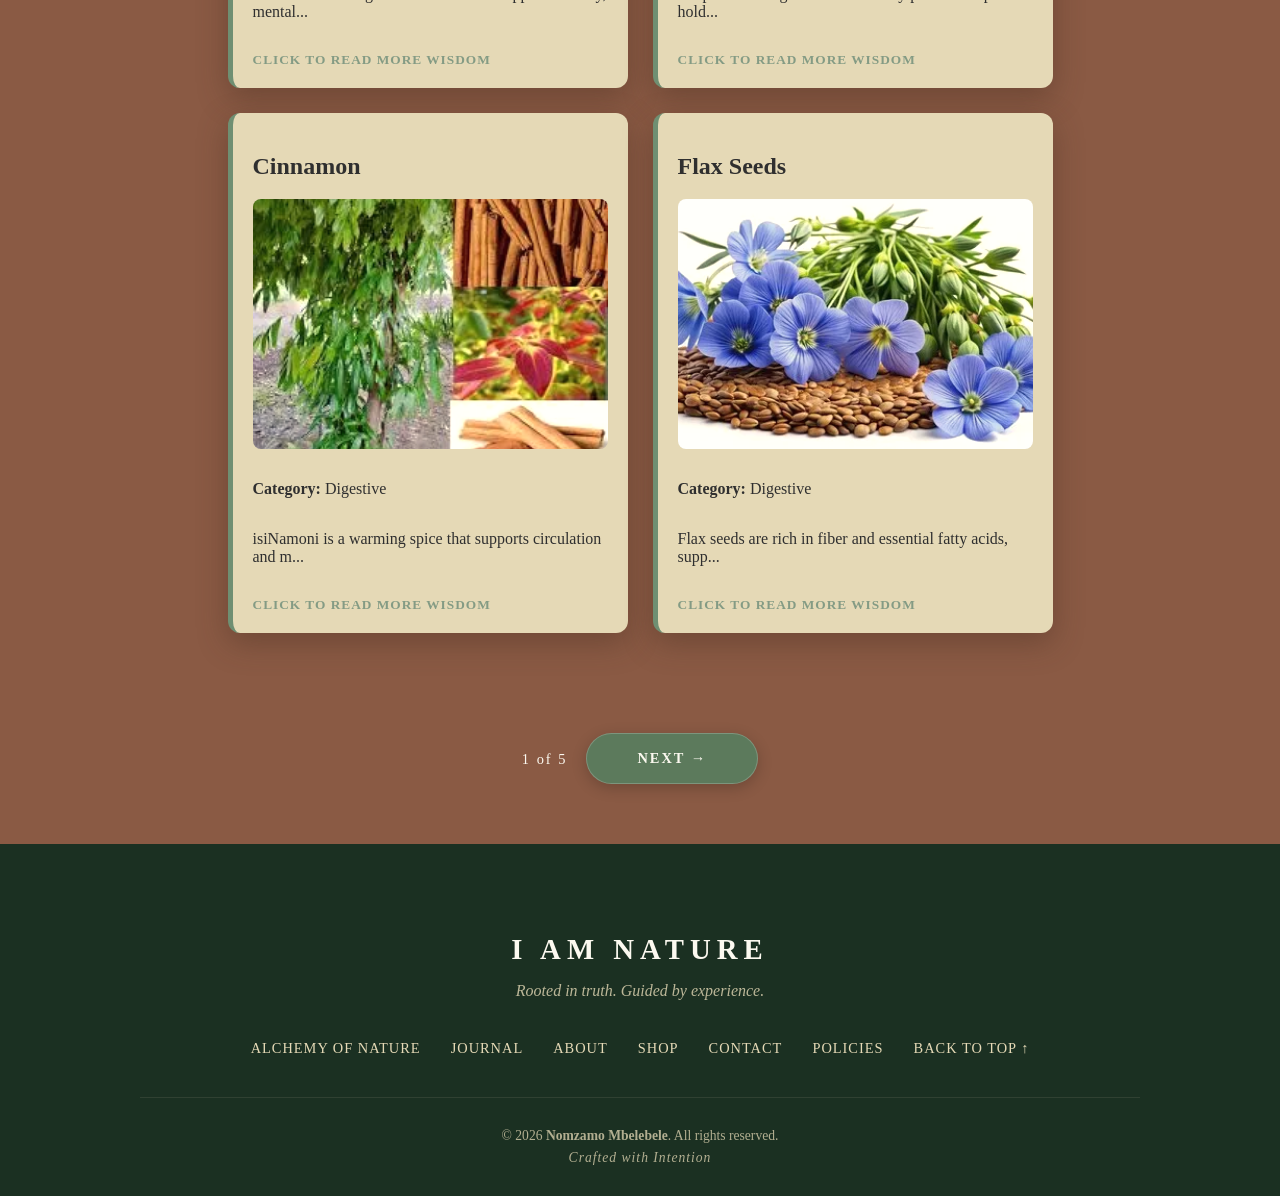
==== commit 83bf3e30: "Updated index.html and styles.css" ====
--- a/index.html
+++ b/index.html
@@ -193,6 +193,10 @@
           <div class="hero-text-wrapper">
             <h1>The Earth speaks. Are you Listening?</h1>
             <p>
+              Discover herbs, botanicals, natural remedies, and timeless
+              wisdom inspired by nature.
+            </p>
+            <p>
               A journey through 100+ botanicals to restore your physical health
               and spiritual essence
             </p>
--- a/styles.css
+++ b/styles.css
@@ -237,14 +237,17 @@
   background-color: #fcf9f0;
   padding: 10px 20px 60px;
   display: flex;
-  flex-direction: column;
-  align-items: center;
+  flex-direction: row;
+  flex-wrap: wrap;
+  justify-content: center;
+  align-items: stretch;
   gap: 35px;
   border-bottom: 1px solid rgba(138, 90, 68, 0.1);
 }
 
 .wisdom-note {
-  max-width: 700px;
+  flex: 1 1 320px;
+  max-width: 480px;
   text-align: center;
   padding: 25px 30px;
   background-color: rgba(132, 155, 132, 0.08);
